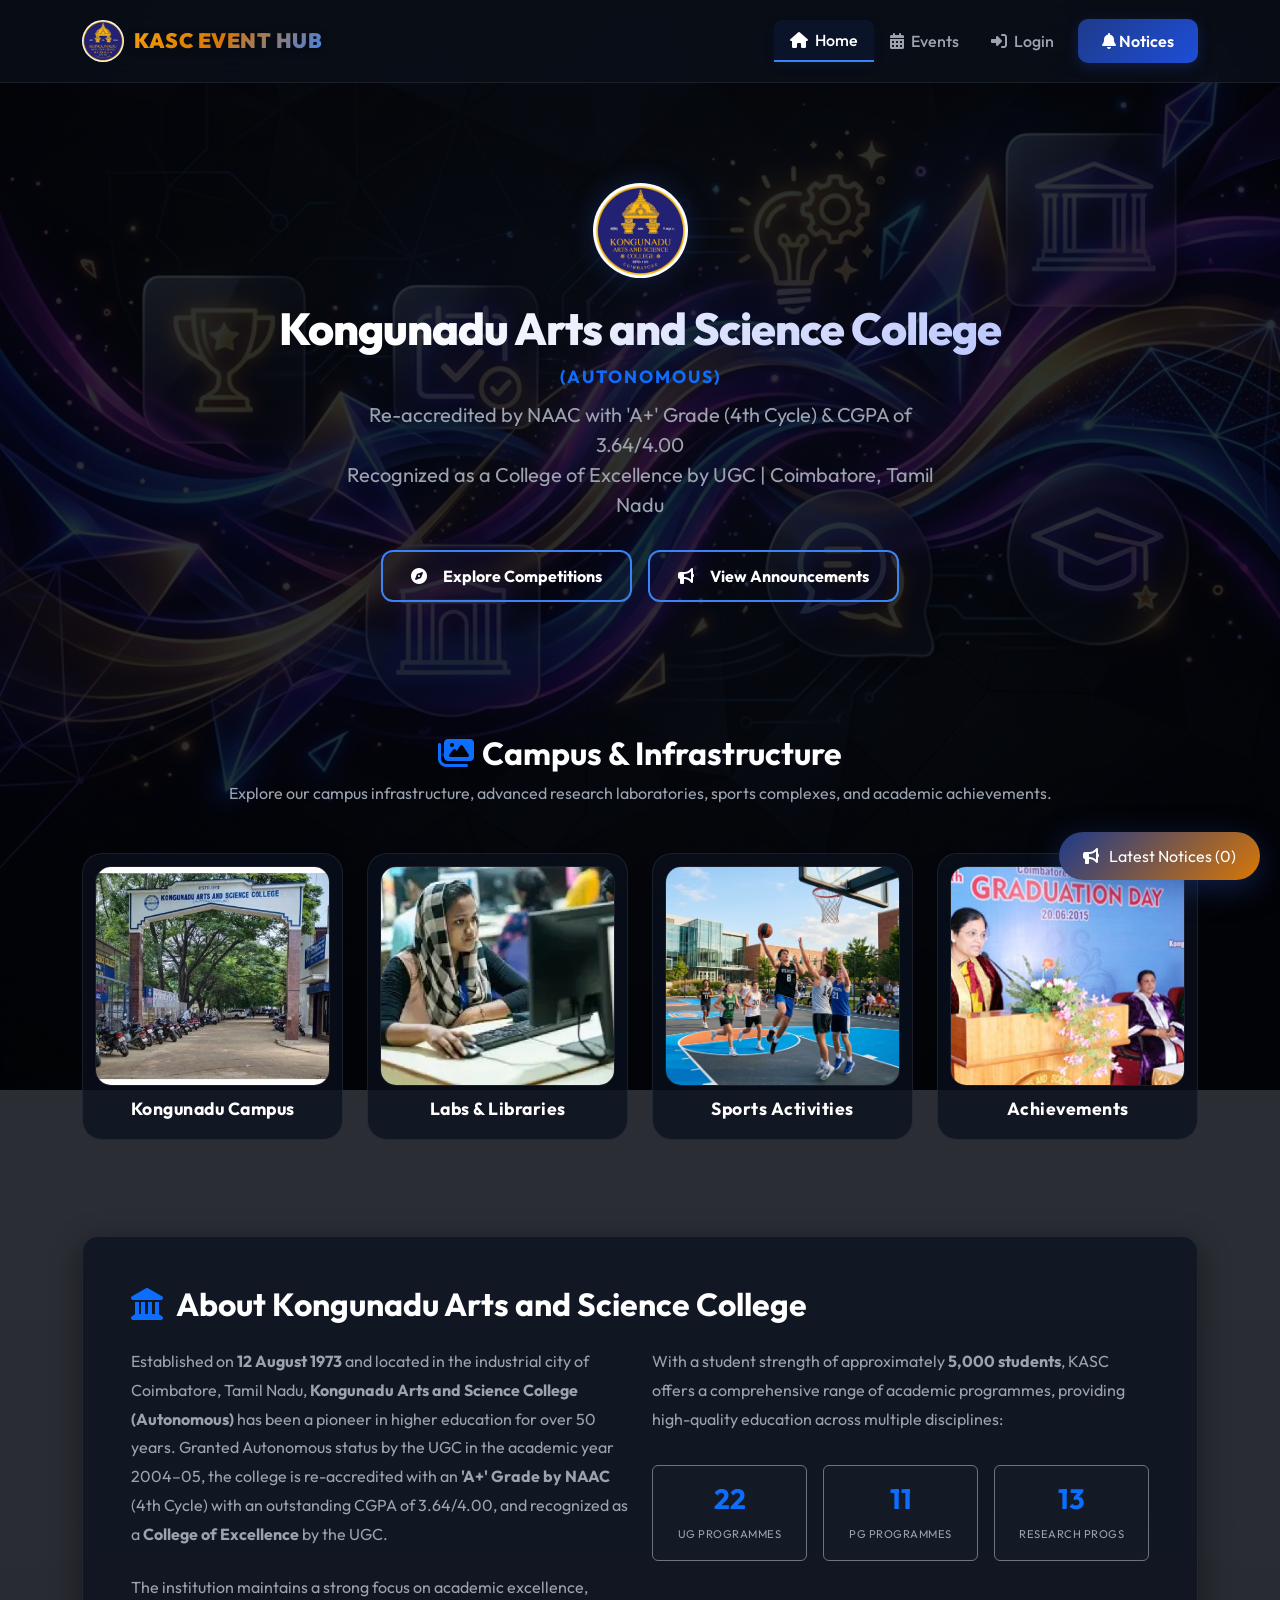
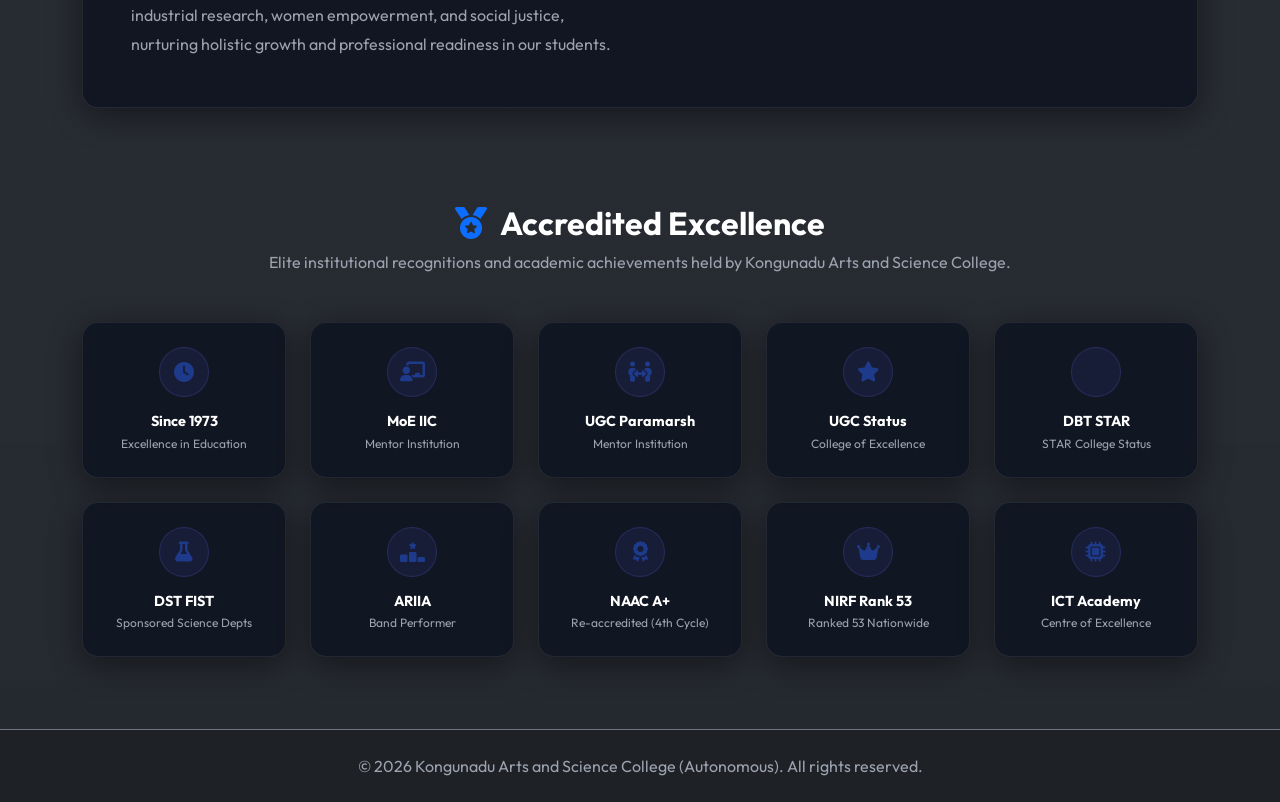
==== src/main/resources/static/index.html @ b7be6c5a "initial commit" ====
<!DOCTYPE html>
<html lang="en">
<head>
    <meta charset="UTF-8">
    <meta name="viewport" content="width=device-width, initial-scale=1.0">
    <title>Event Hub - College Event Management System</title>
    <!-- Bootstrap 5 CSS -->
    <link href="https://cdn.jsdelivr.net/npm/bootstrap@5.3.3/dist/css/bootstrap.min.css" rel="stylesheet">
    <!-- FontAwesome Icons -->
    <link href="https://cdnjs.cloudflare.com/ajax/libs/font-awesome/6.5.2/css/all.min.css" rel="stylesheet">
    <!-- Custom CSS -->
    <link href="css/style.css" rel="stylesheet">
</head>
<body class="home-page">

    <!-- Navigation Bar -->
    <nav class="navbar navbar-expand-lg navbar-dark navbar-custom sticky-top">
        <div class="container">
            <a class="navbar-brand navbar-brand-custom" href="index.html" style="display: flex; align-items: center; gap: 10px;">
                <img src="images/kasc_logo.jpg" alt="KASC Logo" style="height: 42px; width: auto; border-radius: 50%; object-fit: cover;">
                <span style="font-weight: 800; font-size: 1.3rem; letter-spacing: 0.5px;">KASC EVENT HUB</span>
            </a>
            <button class="navbar-toggler" type="button" data-bs-toggle="collapse" data-bs-target="#navbarNav">
                <span class="navbar-toggler-icon"></span>
            </button>
            <div class="collapse navbar-collapse" id="navbarNav">
                <ul class="navbar-nav ms-auto align-items-center">
                    <li class="nav-item"><a class="nav-link nav-link-custom active" href="index.html"><i class="fa-solid fa-house me-1"></i> Home</a></li>
                    <li class="nav-item"><a class="nav-link nav-link-custom" href="events.html"><i class="fa-solid fa-calendar-days me-1"></i> Events</a></li>
                    <li class="nav-item" id="nav-dynamic"></li>
                    <li class="nav-item ms-lg-2">
                        <button class="btn btn-primary-gradient position-relative" data-bs-toggle="offcanvas" data-bs-target="#notificationDrawer">
                            <i class="fa-solid fa-bell"></i> Notices
                            <span id="notif-badge" class="position-absolute top-0 start-100 translate-middle badge rounded-pill bg-danger" style="display: none;">0</span>
                        </button>
                    </li>
                </ul>
            </div>
        </div>
    </nav>

    <!-- Hero Section -->
    <header class="hero-section container animate-fade-up text-center">
        <div class="mb-4 d-flex justify-content-center align-items-center gap-3 flex-wrap">
            <img src="images/kasc_logo.jpg" alt="KASC Emblem Logo" style="height: 95px; width: auto; border-radius: 50%; filter: drop-shadow(0 0 12px rgba(30, 58, 138, 0.45));">
        </div>
        <h1 class="hero-title" style="font-size: 2.8rem; line-height: 1.2;">Kongunadu Arts and Science College</h1>
        <p class="text-primary fw-bold mb-2" style="letter-spacing: 2px; font-size: 1.1rem;">(AUTONOMOUS)</p>
        <p class="hero-subtitle" style="margin-top: 10px;">Re-accredited by NAAC with 'A+' Grade (4th Cycle) & CGPA of 3.64/4.00<br>Recognized as a College of Excellence by UGC | Coimbatore, Tamil Nadu</p>
        <div class="d-flex justify-content-center gap-3">
            <button id="toggle-competitions-btn" class="home-toggle-btn" onclick="toggleHomeSection('competitions')"><i class="fa-solid fa-compass me-2"></i> Explore Competitions</button>
            <button id="toggle-announcements-btn" class="home-toggle-btn" onclick="toggleHomeSection('announcements')"><i class="fa-solid fa-bullhorn me-2"></i> View Announcements</button>
        </div>
    </header>

    <!-- Selection-Driven Competitions & Announcements Content Section (Requirement 1, 2 & 5) -->
    <section class="container my-5 py-4 animate-fade-up" id="homeContentSection" style="display: none;">
        <!-- Upcoming Competitions Panel -->
        <div id="competitions-panel" style="display: none;">
            <div class="text-center mb-4">
                <h3 class="fw-bold text-white mb-2"><i class="fa-solid fa-trophy text-primary me-2"></i>Upcoming Competitions</h3>
                <p class="text-muted">Discover our upcoming college & department competitions.</p>
            </div>
            <div id="home-events-grid" class="row g-4 justify-content-center">
                <div class="text-center p-4">
                    <div class="spinner-border text-primary" role="status"></div>
                </div>
            </div>
        </div>
        
        <!-- Competition Announcements Panel -->
        <div id="announcements-panel" style="display: none;">
            <div class="text-center mb-4">
                <h3 class="fw-bold text-white mb-2"><i class="fa-solid fa-bullhorn text-primary me-2"></i>Competition Announcements</h3>
                <p class="text-muted">Stay updated with the latest competition announcements.</p>
            </div>
            <div id="home-announcements-list" class="row g-4 justify-content-center">
                <div class="text-center p-4">
                    <div class="spinner-border text-primary" role="status"></div>
                </div>
            </div>
        </div>
    </section>

    <!-- Image Gallery Section (Campus & Infrastructure Redesign - Requirement 3 & 4) -->
    <section class="container my-5 py-4 animate-fade-up">
        <div class="text-center mb-5">
            <h2 class="fw-bold text-white mb-2"><i class="fa-solid fa-images text-primary me-2"></i>Campus & Infrastructure</h2>
            <p class="text-muted">Explore our campus infrastructure, advanced research laboratories, sports complexes, and academic achievements.</p>
        </div>

        <!-- Grid of Category Cards -->
        <div class="row g-4 justify-content-center" id="galleryCategoryGrid">
            <!-- 1. Kongunadu Campus -->
            <div class="col-sm-6 col-md-3">
                <div class="gallery-category-card" onclick="openFullscreenGallery('campus')">
                    <div class="gallery-card-image-box campus-box">
                        <img src="images/campus/img_2.jpg" alt="Kongunadu Campus" class="category-cover-img">
                        <div class="gallery-card-hover-overlay">
                            <i class="fa-solid fa-expand fa-2xl text-white"></i>
                        </div>
                    </div>
                    <h5 class="gallery-category-title">Kongunadu Campus</h5>
                </div>
            </div>
            <!-- 2. Labs & Libraries -->
            <div class="col-sm-6 col-md-3">
                <div class="gallery-category-card" onclick="openFullscreenGallery('labs')">
                    <div class="gallery-card-image-box labs-box">
                        <img src="images/labs/img_1.webp" alt="Labs & Libraries" class="category-cover-img">
                        <div class="gallery-card-hover-overlay">
                            <i class="fa-solid fa-expand fa-2xl text-white"></i>
                        </div>
                    </div>
                    <h5 class="gallery-category-title">Labs & Libraries</h5>
                </div>
            </div>
            <!-- 3. Sports Activities -->
            <div class="col-sm-6 col-md-3">
                <div class="gallery-category-card" onclick="openFullscreenGallery('sports')">
                    <div class="gallery-card-image-box sports-box">
                        <img src="images/sports_activities.jpg" alt="Sports Activities" class="category-cover-img">
                        <div class="gallery-card-hover-overlay">
                            <i class="fa-solid fa-expand fa-2xl text-white"></i>
                        </div>
                    </div>
                    <h5 class="gallery-category-title">Sports Activities</h5>
                </div>
            </div>
            <!-- 4. Achievements -->
            <div class="col-sm-6 col-md-3">
                <div class="gallery-category-card" onclick="openFullscreenGallery('achievements')">
                    <div class="gallery-card-image-box achievements-box">
                        <img src="images/achievements/img_1.jpg" alt="Achievements" class="category-cover-img">
                        <div class="gallery-card-hover-overlay">
                            <i class="fa-solid fa-expand fa-2xl text-white"></i>
                        </div>
                    </div>
                    <h5 class="gallery-category-title">Achievements</h5>
                </div>
            </div>
        </div>
    </section>

    <!-- About College Section -->
    <section class="container my-5 py-4 animate-fade-up">
        <div class="glass-panel p-5">
            <h2 class="fw-bold text-white mb-4"><i class="fa-solid fa-landmark text-primary me-2"></i> About Kongunadu Arts and Science College</h2>
            <div class="row g-4">
                <div class="col-lg-6">
                    <p class="text-muted mb-4" style="line-height: 1.8;">
                        Established on <strong>12 August 1973</strong> and located in the industrial city of Coimbatore, Tamil Nadu, 
                        <strong>Kongunadu Arts and Science College (Autonomous)</strong> has been a pioneer in higher education for over 50 years. 
                        Granted Autonomous status by the UGC in the academic year 2004–05, the college is re-accredited with an <strong>'A+' Grade by NAAC</strong> 
                        (4th Cycle) with an outstanding CGPA of 3.64/4.00, and recognized as a <strong>College of Excellence</strong> by the UGC.
                    </p>
                    <p class="text-muted mb-0" style="line-height: 1.8;">
                        The institution maintains a strong focus on academic excellence, industrial research, women empowerment, and social justice, 
                        nurturing holistic growth and professional readiness in our students.
                    </p>
                </div>
                <div class="col-lg-6">
                    <p class="text-muted mb-3" style="line-height: 1.8;">
                        With a student strength of approximately <strong>5,000 students</strong>, KASC offers a comprehensive range of academic programmes, 
                        providing high-quality education across multiple disciplines:
                    </p>
                    <div class="row g-3 text-center mt-2">
                        <div class="col-4">
                            <div class="p-3 rounded border border-secondary border-opacity-30" style="background: rgba(255,255,255,0.01);">
                                <h3 class="fw-bold text-primary mb-1">22</h3>
                                <small class="text-muted text-uppercase" style="font-size: 0.7rem; letter-spacing: 0.5px;">UG Programmes</small>
                            </div>
                        </div>
                        <div class="col-4">
                            <div class="p-3 rounded border border-secondary border-opacity-30" style="background: rgba(255,255,255,0.01);">
                                <h3 class="fw-bold text-primary mb-1">11</h3>
                                <small class="text-muted text-uppercase" style="font-size: 0.7rem; letter-spacing: 0.5px;">PG Programmes</small>
                            </div>
                        </div>
                        <div class="col-4">
                            <div class="p-3 rounded border border-secondary border-opacity-30" style="background: rgba(255,255,255,0.01);">
                                <h3 class="fw-bold text-primary mb-1">13</h3>
                                <small class="text-muted text-uppercase" style="font-size: 0.7rem; letter-spacing: 0.5px;">Research Progs</small>
                            </div>
                        </div>
                    </div>
                </div>
            </div>
        </div>
    </section>

    <!-- Accredited Excellence Section -->
    <section class="container my-5 py-4 animate-fade-up">
        <div class="text-center mb-5">
            <h2 class="fw-bold text-white mb-2"><i class="fa-solid fa-medal text-primary me-2"></i> Accredited Excellence</h2>
            <p class="text-muted">Elite institutional recognitions and academic achievements held by Kongunadu Arts and Science College.</p>
        </div>
        <div class="row row-cols-2 row-cols-md-3 row-cols-lg-5 g-4 justify-content-center">
            <!-- Item 1 -->
            <div class="col">
                <div class="glass-panel adv-card p-4 d-flex flex-column align-items-center justify-content-center text-center h-100">
                    <div class="adv-icon-wrapper mb-3" style="width: 50px; height: 50px; font-size: 1.25rem;"><i class="fa-solid fa-clock"></i></div>
                    <h6 class="text-white fw-bold mb-1" style="font-size: 0.9rem;">Since 1973</h6>
                    <p class="text-muted mb-0" style="font-size: 0.75rem;">Excellence in Education</p>
                </div>
            </div>
            <!-- Item 2 -->
            <div class="col">
                <div class="glass-panel adv-card p-4 d-flex flex-column align-items-center justify-content-center text-center h-100">
                    <div class="adv-icon-wrapper mb-3" style="width: 50px; height: 50px; font-size: 1.25rem;"><i class="fa-solid fa-chalkboard-user"></i></div>
                    <h6 class="text-white fw-bold mb-1" style="font-size: 0.9rem;">MoE IIC</h6>
                    <p class="text-muted mb-0" style="font-size: 0.75rem;">Mentor Institution</p>
                </div>
            </div>
            <!-- Item 3 -->
            <div class="col">
                <div class="glass-panel adv-card p-4 d-flex flex-column align-items-center justify-content-center text-center h-100">
                    <div class="adv-icon-wrapper mb-3" style="width: 50px; height: 50px; font-size: 1.25rem;"><i class="fa-solid fa-people-arrows"></i></div>
                    <h6 class="text-white fw-bold mb-1" style="font-size: 0.9rem;">UGC Paramarsh</h6>
                    <p class="text-muted mb-0" style="font-size: 0.75rem;">Mentor Institution</p>
                </div>
            </div>
            <!-- Item 4 -->
            <div class="col">
                <div class="glass-panel adv-card p-4 d-flex flex-column align-items-center justify-content-center text-center h-100">
                    <div class="adv-icon-wrapper mb-3" style="width: 50px; height: 50px; font-size: 1.25rem;"><i class="fa-solid fa-star"></i></div>
                    <h6 class="text-white fw-bold mb-1" style="font-size: 0.9rem;">UGC Status</h6>
                    <p class="text-muted mb-0" style="font-size: 0.75rem;">College of Excellence</p>
                </div>
            </div>
            <!-- Item 5 -->
            <div class="col">
                <div class="glass-panel adv-card p-4 d-flex flex-column align-items-center justify-content-center text-center h-100">
                    <div class="adv-icon-wrapper mb-3" style="width: 50px; height: 50px; font-size: 1.25rem;"><i class="fa-solid fa-flask-ripple"></i></div>
                    <h6 class="text-white fw-bold mb-1" style="font-size: 0.9rem;">DBT STAR</h6>
                    <p class="text-muted mb-0" style="font-size: 0.75rem;">STAR College Status</p>
                </div>
            </div>
            <!-- Item 6 -->
            <div class="col">
                <div class="glass-panel adv-card p-4 d-flex flex-column align-items-center justify-content-center text-center h-100">
                    <div class="adv-icon-wrapper mb-3" style="width: 50px; height: 50px; font-size: 1.25rem;"><i class="fa-solid fa-flask"></i></div>
                    <h6 class="text-white fw-bold mb-1" style="font-size: 0.9rem;">DST FIST</h6>
                    <p class="text-muted mb-0" style="font-size: 0.75rem;">Sponsored Science Depts</p>
                </div>
            </div>
            <!-- Item 7 -->
            <div class="col">
                <div class="glass-panel adv-card p-4 d-flex flex-column align-items-center justify-content-center text-center h-100">
                    <div class="adv-icon-wrapper mb-3" style="width: 50px; height: 50px; font-size: 1.25rem;"><i class="fa-solid fa-ranking-star"></i></div>
                    <h6 class="text-white fw-bold mb-1" style="font-size: 0.9rem;">ARIIA</h6>
                    <p class="text-muted mb-0" style="font-size: 0.75rem;">Band Performer</p>
                </div>
            </div>
            <!-- Item 8 -->
            <div class="col">
                <div class="glass-panel adv-card p-4 d-flex flex-column align-items-center justify-content-center text-center h-100">
                    <div class="adv-icon-wrapper mb-3" style="width: 50px; height: 50px; font-size: 1.25rem;"><i class="fa-solid fa-award"></i></div>
                    <h6 class="text-white fw-bold mb-1" style="font-size: 0.9rem;">NAAC A+</h6>
                    <p class="text-muted mb-0" style="font-size: 0.75rem;">Re-accredited (4th Cycle)</p>
                </div>
            </div>
            <!-- Item 9 -->
            <div class="col">
                <div class="glass-panel adv-card p-4 d-flex flex-column align-items-center justify-content-center text-center h-100">
                    <div class="adv-icon-wrapper mb-3" style="width: 50px; height: 50px; font-size: 1.25rem;"><i class="fa-solid fa-crown"></i></div>
                    <h6 class="text-white fw-bold mb-1" style="font-size: 0.9rem;">NIRF Rank 53</h6>
                    <p class="text-muted mb-0" style="font-size: 0.75rem;">Ranked 53 Nationwide</p>
                </div>
            </div>
            <!-- Item 10 -->
            <div class="col">
                <div class="glass-panel adv-card p-4 d-flex flex-column align-items-center justify-content-center text-center h-100">
                    <div class="adv-icon-wrapper mb-3" style="width: 50px; height: 50px; font-size: 1.25rem;"><i class="fa-solid fa-microchip"></i></div>
                    <h6 class="text-white fw-bold mb-1" style="font-size: 0.9rem;">ICT Academy</h6>
                    <p class="text-muted mb-0" style="font-size: 0.75rem;">Centre of Excellence</p>
                </div>
            </div>
        </div>
    </section>



    <!-- Footer -->
    <footer class="mt-5 py-4 border-top border-secondary text-center text-muted" style="background: rgba(0,0,0,0.2);">
        <div class="container">
            <p class="mb-0">© 2026 Kongunadu Arts and Science College (Autonomous). All rights reserved.</p>
        </div>
    </footer>

    <!-- Floating Notification Pill (Bottom Right) -->
    <div class="notif-pill" data-bs-toggle="offcanvas" data-bs-target="#notificationDrawer">
        <i class="fa-solid fa-bullhorn"></i>
        <span>Latest Notices (<span id="notif-pill-count">0</span>)</span>
    </div>

    <!-- Notifications Offcanvas Drawer -->
    <div class="offcanvas offcanvas-end modal-content-custom" tabindex="-1" id="notificationDrawer" style="width: 380px;">
        <div class="offcanvas-header modal-header-custom">
            <h5 class="offcanvas-title text-white fw-bold" id="notificationDrawerLabel">
                <i class="fa-solid fa-bell text-primary me-2"></i> Notices & Announcements
            </h5>
            <button type="button" class="btn-close btn-close-white" data-bs-dismiss="offcanvas"></button>
        </div>
        <div class="offcanvas-body" style="background: #0b0f19;">
            <div id="notif-drawer-list">
                <!-- Notifications will be loaded dynamically here -->
                <div class="text-center p-5">
                    <div class="spinner-border text-primary" role="status">
                        <span class="visually-hidden">Loading...</span>
                    </div>
                </div>
            </div>
        </div>
    </div>

    <!-- Fullscreen Gallery Modal (Requirement 3 & 4) -->
    <div id="fullscreenGalleryModal" class="fullscreen-gallery-modal" style="display: none;">
        <!-- Close/Back button -->
        <button class="gallery-close-btn" onclick="closeFullscreenGallery()"><i class="fa-solid fa-arrow-left me-2"></i> Back to Home</button>
        
        <!-- Gallery Slider Main Area -->
        <div class="gallery-slider-viewport">
            <button class="gallery-slider-arrow prev-arrow" onclick="gallerySlidePrev()"><i class="fa-solid fa-chevron-left"></i></button>
            
            <div class="gallery-slider-slide-container" id="modalSliderContainer">
                <!-- Dynamically populated slides -->
            </div>
            
            <button class="gallery-slider-arrow next-arrow" onclick="gallerySlideNext()"><i class="fa-solid fa-chevron-right"></i></button>
        </div>
        
        <!-- Indicators/Details -->
        <div class="gallery-info-panel">
            <h4 id="galleryModalTitle" class="text-white fw-bold mb-1">-</h4>
            <p id="galleryModalCaption" class="text-muted mb-2 small">-</p>
            <div class="gallery-counter" id="galleryModalCounter">0 / 0</div>
            <div class="gallery-slider-dots" id="galleryModalDots"></div>
        </div>
    </div>

    <!-- Bootstrap 5 Bundle JS -->
    <script src="https://cdn.jsdelivr.net/npm/bootstrap@5.3.3/dist/js/bootstrap.bundle.min.js"></script>
    <!-- App JS -->
    <script src="js/app.js"></script>
    <script>
        // Gallery Configuration with numbered sequence names and sequence numbers (Requirement 3)
        const categoryImages = {
            campus: [
                { src: 'images/campus/img_1.jpg', label: 'Kongunadu Campus 1 - Main Entrance Ganesha Temple' },
                { src: 'images/campus/img_2.jpg', label: 'Kongunadu Campus 2 - Main Entrance Arch' },
                { src: 'images/campus/img_3.jpg', label: 'Kongunadu Campus 3 - Campus Building with Trees' },
                { src: 'images/campus/img_4.jpg', label: 'Kongunadu Campus 4 - Academic Block Front View' },
                { src: 'images/campus/img_5.jpg', label: 'Kongunadu Campus 5 - Green Walkway and Courtyard' },
                { src: 'images/campus/img_6.jpg', label: 'Kongunadu Campus 6 - Campus Courtyard and Walkway' }
            ],
            labs: [
                { src: 'images/labs/img_1.webp', label: 'Labs & Libraries 1 - Advanced Chemistry and Life Science Lab' },
                { src: 'images/labs/img_2.jpg', label: 'Labs & Libraries 2 - Chemistry and Biology Instrumentation Lab' },
                { src: 'images/labs/img_3.jpg', label: 'Labs & Libraries 3 - Computer Science and Information Technology Labs' },
                { src: 'images/labs/img_4.jpg', label: 'Labs & Libraries 4 - Central Reference Library Hall' },
                { src: 'images/labs/img_5.jpg', label: 'Labs & Libraries 5 - Central Library Reference & Reading Room' },
                { src: 'images/labs/img_6.jpg', label: 'Labs & Libraries 6 - Central Reference Section Reading Room' },
                { src: 'images/labs/img_7.jpg', label: 'Labs & Libraries 7 - Advanced Biotechnology Research Laboratory' }
            ],
            sports: [
                { src: 'images/sports_activities.jpg', label: 'Sports Activities 1 - Basketball Tournament Court' }
            ],
            achievements: [
                { src: 'images/achievements/img_1.jpg', label: 'Achievements 1 - Graduation Ceremony Outstanding Academic Performers' },
                { src: 'images/achievements/img_2.jpg', label: 'Achievements 2 - Graduation Day Class Photo Celebration' },
                { src: 'images/achievements/img_3.jpg', label: 'Achievements 3 - College Day Academic Excellence Awardees' },
                { src: 'images/achievements/img_4.jpg', label: 'Achievements 4 - Graduation Day Degree Award Ceremony' },
                { src: 'images/achievements/img_5.jpeg', label: 'Achievements 5 - National Level Sports Tournament Trophy Winners' },
                { src: 'images/achievements/img_6.jpg', label: 'Achievements 6 - Elite NAAC Re-accreditation \'A+\' Grade Certificate' },
                { src: 'images/achievements/img_7.jpg', label: 'Achievements 7 - State Level Project Exhibition Award Winners' },
                { src: 'images/achievements/img_8.jpg', label: 'Achievements 8 - Inter-collegiate Symposium Overall Championship' },
                { src: 'images/achievements/img_9.jpg', label: 'Achievements 9 - Best Student Chapter Award Ceremony' },
                { src: 'images/achievements/img_10.jpg', label: 'Achievements 10 - Outstanding Placement Record Celebrations' }
            ]
        };

        // Fullscreen Gallery Modal Logic
        let currentGalleryCategory = "";
        let currentGalleryIndex = 0;

        function openFullscreenGallery(category) {
            currentGalleryCategory = category;
            currentGalleryIndex = 0;
            
            const slides = categoryImages[category];
            if (!slides || slides.length === 0) return;
            
            const titleEl = document.getElementById("galleryModalTitle");
            const containerEl = document.getElementById("modalSliderContainer");
            
            const categoryTitles = {
                campus: "Kongunadu Campus",
                labs: "Labs & Libraries",
                sports: "Sports Activities",
                achievements: "Achievements"
            };
            titleEl.innerText = categoryTitles[category];
            
            containerEl.innerHTML = "";
            slides.forEach((slide, index) => {
                const slideDiv = document.createElement("div");
                slideDiv.className = "gallery-fullscreen-slide" + (index === 0 ? " active" : "");
                slideDiv.innerHTML = `<img src="${slide.src}" alt="${slide.label}">`;
                containerEl.appendChild(slideDiv);
            });
            
            const dotsContainer = document.getElementById("galleryModalDots");
            dotsContainer.innerHTML = "";
            slides.forEach((_, index) => {
                const dot = document.createElement("button");
                dot.className = "gallery-slider-dot" + (index === 0 ? " active" : "");
                dot.setAttribute("onclick", `goToFullscreenSlide(${index})`);
                dotsContainer.appendChild(dot);
            });
            
            updateFullscreenGalleryUI();
            
            const modal = document.getElementById("fullscreenGalleryModal");
            modal.style.display = "flex";
            document.body.style.overflow = "hidden";
            
            setupSwipeEvents();
        }

        function closeFullscreenGallery() {
            const modal = document.getElementById("fullscreenGalleryModal");
            modal.style.display = "none";
            document.body.style.overflow = "";
        }

        function updateFullscreenGalleryUI() {
            const slides = categoryImages[currentGalleryCategory];
            const slideElements = document.querySelectorAll(".gallery-fullscreen-slide");
            const dotElements = document.querySelectorAll(".gallery-slider-dot");
            
            slideElements.forEach((el, index) => {
                if (index === currentGalleryIndex) el.classList.add("active");
                else el.classList.remove("active");
            });
            
            dotElements.forEach((el, index) => {
                if (index === currentGalleryIndex) el.classList.add("active");
                else el.classList.remove("active");
            });
            
            document.getElementById("galleryModalCaption").innerText = slides[currentGalleryIndex].label;
            document.getElementById("galleryModalCounter").innerText = `${currentGalleryIndex + 1} / ${slides.length}`;
        }

        function gallerySlidePrev() {
            const slides = categoryImages[currentGalleryCategory];
            if (currentGalleryIndex > 0) currentGalleryIndex--;
            else currentGalleryIndex = slides.length - 1;
            updateFullscreenGalleryUI();
        }

        function gallerySlideNext() {
            const slides = categoryImages[currentGalleryCategory];
            if (currentGalleryIndex < slides.length - 1) currentGalleryIndex++;
            else currentGalleryIndex = 0;
            updateFullscreenGalleryUI();
        }

        function goToFullscreenSlide(index) {
            currentGalleryIndex = index;
            updateFullscreenGalleryUI();
        }

        let touchstartX = 0;
        let touchendX = 0;

        function setupSwipeEvents() {
            const modal = document.getElementById("fullscreenGalleryModal");
            modal.ontouchstart = e => {
                touchstartX = e.changedTouches[0].screenX;
            };
            modal.ontouchend = e => {
                touchendX = e.changedTouches[0].screenX;
                handleSwipeGesture();
            };
        }

        function handleSwipeGesture() {
            if (touchendX < touchstartX - 50) gallerySlideNext();
            if (touchendX > touchstartX + 50) gallerySlidePrev();
        }

        document.addEventListener("keydown", e => {
            const modal = document.getElementById("fullscreenGalleryModal");
            if (modal && modal.style.display === "flex") {
                if (e.key === "ArrowLeft") gallerySlidePrev();
                if (e.key === "ArrowRight") gallerySlideNext();
                if (e.key === "Escape") closeFullscreenGallery();
            }
        });

        let competitionsLoaded = false;
        let announcementsLoaded = false;

        function toggleHomeSection(type) {
            const compBtn = document.getElementById("toggle-competitions-btn");
            const annBtn = document.getElementById("toggle-announcements-btn");
            const contentSection = document.getElementById("homeContentSection");
            const compPanel = document.getElementById("competitions-panel");
            const annPanel = document.getElementById("announcements-panel");

            if (!compBtn || !annBtn || !contentSection || !compPanel || !annPanel) return;

            if (type === 'competitions') {
                compBtn.classList.add("active");
                annBtn.classList.remove("active");

                contentSection.style.display = "block";
                compPanel.style.display = "block";
                annPanel.style.display = "none";

                // Load content on-demand
                if (!competitionsLoaded) {
                    loadCompetitions();
                    competitionsLoaded = true;
                }

                // Smooth scroll to the content section
                contentSection.scrollIntoView({ behavior: 'smooth' });

            } else if (type === 'announcements') {
                annBtn.classList.add("active");
                compBtn.classList.remove("active");

                contentSection.style.display = "block";
                annPanel.style.display = "block";
                compPanel.style.display = "none";

                // Load content on-demand
                if (!announcementsLoaded) {
                    loadAnnouncements();
                    announcementsLoaded = true;
                }

                // Smooth scroll to the content section
                contentSection.scrollIntoView({ behavior: 'smooth' });
            }
        }

        // Maintain compatibility with any other pages referencing activateHomeTab
        function activateHomeTab(tabId) {
            if (tabId === 'explore-competitions-tab' || tabId === 'explore-competitions-pane') {
                toggleHomeSection('competitions');
            } else if (tabId === 'announcements-tab' || tabId === 'announcements-pane') {
                toggleHomeSection('announcements');
            }
        }

        function loadCompetitions() {
            const grid = document.getElementById("home-events-grid");
            if (!grid) return;

            fetch("/api/student/events")
                .then(res => res.json())
                .then(events => {
                    const now = new Date();
                    const upcoming = events.filter(e => new Date(e.dateTime) >= now);
                    
                    if (upcoming.length === 0) {
                        grid.innerHTML = '<div class="col-12 text-center text-muted p-4"><p>No upcoming competitions at this time.</p></div>';
                        return;
                    }

                    let html = "";
                    upcoming.forEach(event => {
                        const isDept = event.type === "DEPARTMENT";
                        const badgeText = isDept ? (event.department ? event.department.name : "Department Level") : "College Level";
                        const badgeClass = isDept ? "badge-dept" : "badge-college";
                        const cardClass = isDept ? "event-card-dept" : "event-card-college";

                        html += `
                            <div class="col-md-4">
                                <div class="glass-panel event-card ${cardClass} h-100">
                                    <div class="event-card-img-wrapper">
                                        <span class="event-card-badge ${badgeClass}">${badgeText}</span>
                                        <img id="home-poster-${event.id}" class="event-card-img" alt="${event.name}">
                                    </div>
                                    <div class="p-4">
                                        <h5 class="fw-bold text-white mb-2" title="${event.name}">${event.name}</h5>
                                        <div class="text-muted mb-1 small"><i class="fa-solid fa-location-dot text-primary me-2"></i> ${event.venue}</div>
                                        <div class="text-muted mb-3 small"><i class="fa-solid fa-calendar text-primary me-2"></i> ${formatEventDate(event.dateTime)}</div>
                                        <div class="d-grid">
                                            <a href="events.html?eventId=${event.id}" class="btn btn-primary-gradient">Register Event</a>
                                        </div>
                                    </div>
                                </div>
                            </div>
                        `;
                    });
                    grid.innerHTML = html;

                    upcoming.forEach(event => {
                        const img = document.getElementById(`home-poster-${event.id}`);
                        if (img) {
                            setEventPoster(img, event.posterUrl, event.name);
                        }
                    });
                })
                .catch(err => {
                    console.error(err);
                    grid.innerHTML = '<div class="col-12 text-center text-danger p-4">Failed to load competitions.</div>';
                });
        }

        function loadAnnouncements() {
            const list = document.getElementById("home-announcements-list");
            if (!list) return;

            fetch("/api/notifications")
                .then(res => res.json())
                .then(notifications => {
                    if (notifications.length === 0) {
                        list.innerHTML = '<div class="col-12 text-center text-muted p-4"><p>No recent announcements.</p></div>';
                        return;
                    }

                    let html = "";
                    notifications.forEach(notif => {
                        const isDept = notif.sender.startsWith("Department");
                        const formattedTime = new Date(notif.createdAt).toLocaleDateString() + ' ' + new Date(notif.createdAt).toLocaleTimeString([], { hour: '2-digit', minute: '2-digit' });
                        
                        html += `
                            <div class="col-md-6">
                                <div class="glass-panel p-4 h-100 notif-card ${isDept ? 'dept-notif' : ''}">
                                    <div class="d-flex justify-content-between align-items-start mb-2">
                                        <h5 class="text-white fw-bold mb-0" style="font-size:1rem;">${notif.title}</h5>
                                        <span class="badge ${isDept ? 'bg-secondary' : 'bg-primary'}">${notif.sender}</span>
                                    </div>
                                    <p class="text-muted small mb-3">${notif.content}</p>
                                    <div class="text-muted" style="font-size: 0.8rem;"><i class="fa-solid fa-clock me-1"></i> ${formattedTime}</div>
                                </div>
                            </div>
                        `;
                    });
                    list.innerHTML = html;
                })
                .catch(err => {
                    console.error(err);
                    list.innerHTML = '<div class="col-12 text-center text-danger p-4">Failed to load announcements.</div>';
                });
        }

        document.addEventListener("DOMContentLoaded", () => {
            startNotificationPolling();
        });
    </script>
</body>
</html>
---- src/main/resources/static/css/style.css ----
/* Import Google Fonts - Outfit */
@import url('https://fonts.googleapis.com/css2?family=Outfit:wght@300;400;500;600;700;800&display=swap');

:root {
    --primary: #1e3a8a; /* KASC Premium Navy Blue (blue-900) */
    --primary-glow: rgba(30, 58, 138, 0.15);
    --secondary: #d97706; /* KASC Premium Gold/Amber (amber-600) */
    --secondary-glow: rgba(217, 119, 6, 0.15);
    --dark-bg: #070b13; /* Rich Deep Blue-Black */
    --bg-glow: #0c1833;
    --navbar-bg: rgba(11, 15, 25, 0.8);
    --nav-active-color: #fff;
    --active-indicator-bg: #000000;
    --active-indicator-color: #ffffff;
    --card-college-bg: linear-gradient(135deg, rgba(8, 18, 38, 0.8) 0%, rgba(7, 11, 19, 0.9) 100%);
    --card-dept-bg: linear-gradient(135deg, rgba(30, 20, 10, 0.8) 0%, rgba(7, 11, 19, 0.9) 100%);
    --modal-bg: #0f1322;
    --input-bg: rgba(255, 255, 255, 0.03);
    --glass-bg: rgba(10, 17, 30, 0.75);
    --glass-border: rgba(255, 255, 255, 0.08);
    --glass-border-hover: rgba(255, 255, 255, 0.15);
    --text-primary: #f3f4f6;
    --text-muted: #9ca3af;
    --card-shadow: 0 8px 32px 0 rgba(0, 0, 0, 0.45);
    --transition: all 0.3s cubic-bezier(0.4, 0, 0.2, 1);
}

[data-theme="light"] {
    --dark-bg: #f9fafb;
    --bg-glow: #eef2f6; /* Soft light blue-gray glow */
    --navbar-bg: rgba(255, 255, 255, 0.8);
    --nav-active-color: var(--primary);
    --active-indicator-bg: #1e3a8a;
    --active-indicator-color: #ffffff;
    --card-college-bg: linear-gradient(135deg, rgba(239, 246, 255, 0.9) 0%, rgba(219, 234, 254, 0.95) 100%);
    --card-dept-bg: linear-gradient(135deg, rgba(254, 243, 199, 0.9) 0%, rgba(253, 230, 138, 0.95) 100%);
    --modal-bg: #ffffff;
    --input-bg: rgba(0, 0, 0, 0.03);
    --glass-bg: rgba(255, 255, 255, 0.8);
    --glass-border: rgba(0, 0, 0, 0.08);
    --glass-border-hover: rgba(0, 0, 0, 0.15);
    --text-primary: #111827;
    --text-muted: #4b5563;
    --card-shadow: 0 8px 32px 0 rgba(0, 0, 0, 0.1);
}

body {
    font-family: 'Outfit', sans-serif;
    background: radial-gradient(circle at 50% 0%, var(--bg-glow) 0%, var(--dark-bg) 70%);
    color: var(--text-primary);
    min-height: 100vh;
    overflow-x: hidden;
}

/* Glassmorphism Styles */
.glass-panel {
    background: var(--glass-bg);
    backdrop-filter: blur(12px);
    -webkit-backdrop-filter: blur(12px);
    border: 1px solid var(--glass-border);
    box-shadow: var(--card-shadow);
    border-radius: 16px;
    transition: var(--transition);
}

.glass-panel:hover {
    border-color: var(--glass-border-hover);
    box-shadow: 0 10px 40px 0 rgba(99, 102, 241, 0.15);
}

/* Custom Navbar */
.navbar-custom {
    background: var(--navbar-bg) !important;
    backdrop-filter: blur(20px);
    -webkit-backdrop-filter: blur(20px);
    border-bottom: 1px solid var(--glass-border);
    padding: 15px 0;
    transition: var(--transition);
}

.navbar-brand-custom {
    font-weight: 800;
    font-size: 1.5rem;
    background: linear-gradient(135deg, var(--primary), var(--secondary));
    -webkit-background-clip: text;
    background-clip: text;
    -webkit-text-fill-color: transparent;
    letter-spacing: -0.5px;
    display: flex;
    align-items: center;
    gap: 8px;
}

.navbar-brand-custom img {
    height: 35px;
    width: auto;
    border-radius: 6px;
}

.nav-link-custom {
    color: var(--text-muted) !important;
    font-weight: 500;
    transition: var(--transition);
    padding: 8px 16px !important;
    border-radius: 8px;
}

.nav-link-custom:hover, .nav-link-custom.active {
    color: var(--text-primary) !important;
    background: rgba(255, 255, 255, 0.05);
}

/* Gradient Buttons */
.btn-primary-gradient {
    background: linear-gradient(135deg, var(--primary), #1d4ed8);
    border: none;
    color: #fff !important;
    font-weight: 600;
    border-radius: 10px;
    padding: 10px 24px;
    transition: var(--transition);
    box-shadow: 0 4px 14px rgba(30, 58, 138, 0.4);
}

.btn-primary-gradient:hover {
    transform: translateY(-2px);
    box-shadow: 0 6px 20px rgba(30, 58, 138, 0.6);
}

.btn-secondary-gradient {
    background: linear-gradient(135deg, #2563eb, #1e40af);
    border: none;
    color: #fff !important;
    font-weight: 600;
    border-radius: 10px;
    padding: 10px 24px;
    transition: var(--transition);
    box-shadow: 0 4px 14px rgba(37, 99, 235, 0.35);
}

.btn-secondary-gradient:hover {
    transform: translateY(-2px);
    box-shadow: 0 6px 20px rgba(37, 99, 235, 0.55);
}

.btn-glass {
    background: rgba(255, 255, 255, 0.05);
    border: 1px solid var(--glass-border);
    color: var(--text-primary) !important;
    font-weight: 600;
    border-radius: 10px;
    padding: 10px 24px;
    transition: var(--transition);
}

.btn-glass:hover {
    background: rgba(255, 255, 255, 0.1);
    border-color: var(--glass-border-hover);
    transform: translateY(-2px);
}

/* Event Cards */
.event-card {
    overflow: hidden;
    position: relative;
    height: 100%;
}

.event-card-img-wrapper {
    position: relative;
    height: 200px;
    overflow: hidden;
    background: #111827;
}

.event-card-img {
    width: 100%;
    height: 100%;
    object-fit: cover;
    transition: var(--transition);
}

.event-card:hover .event-card-img {
    transform: scale(1.05);
}

.event-card-badge {
    position: absolute;
    top: 15px;
    right: 15px;
    padding: 6px 12px;
    border-radius: 20px;
    font-weight: 600;
    font-size: 0.75rem;
    z-index: 2;
    backdrop-filter: blur(10px);
    -webkit-backdrop-filter: blur(10px);
}

.badge-college {
    background: rgba(30, 58, 138, 0.25);
    color: #93c5fd;
    border: 1px solid rgba(30, 58, 138, 0.4);
}

.badge-dept {
    background: rgba(217, 119, 6, 0.25);
    color: #fde047;
    border: 1px solid rgba(217, 119, 6, 0.4);
}

/* Animations */
@keyframes fadeInUp {
    from {
        opacity: 0;
        transform: translateY(20px);
    }
    to {
        opacity: 1;
        transform: translateY(0);
    }
}

.animate-fade-up {
    animation: fadeInUp 0.6s cubic-bezier(0.4, 0, 0.2, 1) forwards;
}

/* Form Styles */
.form-control-custom {
    background: var(--input-bg);
    border: 1px solid var(--glass-border);
    color: var(--text-primary) !important;
    border-radius: 10px;
    padding: 12px 16px;
    transition: var(--transition);
}

.form-control-custom:focus {
    background: var(--input-bg);
    border-color: var(--primary);
    box-shadow: 0 0 0 4px var(--primary-glow);
}

.form-select-custom {
    background-image: url("data:image/svg+xml,%3csvg xmlns='http://www.w3.org/2000/svg' viewBox='0 0 16 16'%3e%3cpath fill='none' stroke='%239ca3af' stroke-linecap='round' stroke-linejoin='round' stroke-width='2' d='m2 5 6 6 6-6'/%3e%3c/svg%3e");
    background-position: right 0.75rem center;
    background-size: 16px 12px;
    background-repeat: no-repeat;
    appearance: none;
}

.form-select-custom option {
    background-color: var(--dark-bg);
    color: var(--text-primary);
}

/* Notifications Card */
.notif-card {
    border-left: 4px solid var(--primary);
    background: rgba(255, 255, 255, 0.02);
    padding: 15px;
    border-radius: 0 12px 12px 0;
    margin-bottom: 12px;
    transition: var(--transition);
}

.notif-card:hover {
    background: rgba(255, 255, 255, 0.04);
    transform: translateX(3px);
}

.notif-card.dept-notif {
    border-left-color: var(--secondary);
}

/* Gallery Section */
.gallery-img-wrapper {
    height: 220px;
    border-radius: 12px;
    overflow: hidden;
    position: relative;
    border: 1px solid var(--glass-border);
    box-shadow: var(--card-shadow);
}

.gallery-img {
    width: 100%;
    height: 100%;
    object-fit: cover;
    transition: var(--transition);
}

.gallery-img-wrapper:hover .gallery-img {
    transform: scale(1.08);
}

.gallery-overlay {
    position: absolute;
    bottom: 0;
    left: 0;
    right: 0;
    padding: 15px;
    background: linear-gradient(to top, rgba(0,0,0,0.8), transparent);
    color: #fff;
    font-size: 0.95rem;
    font-weight: 500;
}

/* Gallery Slider Styles */
.gallery-slider-outer {
    background: rgba(255, 255, 255, 0.01);
    border: 1px solid var(--glass-border);
    border-radius: 16px;
    overflow: hidden;
}

.slider-container {
    position: relative;
    width: 100%;
    height: 480px;
    overflow: hidden;
    border-radius: 12px;
    background: #000;
}

.slider-wrapper {
    display: flex;
    width: 100%;
    height: 100%;
    transition: transform 0.5s cubic-bezier(0.4, 0, 0.2, 1);
}

.slider-slide {
    flex-shrink: 0;
    width: 100%;
    height: 100%;
    position: relative;
}

.slider-image {
    width: 100%;
    height: 100%;
    object-fit: cover;
    display: block;
}

.slider-caption {
    position: absolute;
    bottom: 25px;
    left: 25px;
    right: 25px;
    background: rgba(10, 17, 30, 0.85);
    backdrop-filter: blur(12px);
    -webkit-backdrop-filter: blur(12px);
    border: 1px solid var(--glass-border);
    border-radius: 12px;
    padding: 15px 25px;
    color: #fff;
    font-size: 1.05rem;
    font-weight: 500;
    box-shadow: 0 8px 32px 0 rgba(0, 0, 0, 0.45);
    text-shadow: 0 1px 2px rgba(0,0,0,0.5);
    animation: fadeInUp 0.5s ease-out;
}

/* Arrows */
.slider-arrow {
    position: absolute;
    background: rgba(10, 17, 30, 0.7);
    backdrop-filter: blur(8px);
    -webkit-backdrop-filter: blur(8px);
    border: 1px solid var(--glass-border);
    color: #fff;
    width: 44px;
    height: 44px;
    border-radius: 50%;
    display: flex;
    align-items: center;
    justify-content: center;
    cursor: pointer;
    z-index: 10;
    transition: var(--transition);
}

.slider-arrow:hover {
    background: var(--primary);
    border-color: var(--primary);
    transform: scale(1.1);
}

/* Horizontal positioning */
.slider-horizontal .prev-arrow {
    left: 20px;
    top: 50%;
    transform: translateY(-50%);
}
.slider-horizontal .next-arrow {
    right: 20px;
    top: 50%;
    transform: translateY(-50%);
}

.slider-horizontal .prev-arrow:hover {
    transform: translateY(-50%) scale(1.1);
}
.slider-horizontal .next-arrow:hover {
    transform: translateY(-50%) scale(1.1);
}

/* Vertical positioning */
.slider-vertical .prev-arrow {
    top: 20px;
    left: 50%;
    transform: translateX(-50%);
}
.slider-vertical .next-arrow {
    bottom: 20px;
    left: 50%;
    transform: translateX(-50%);
}

.slider-vertical .prev-arrow:hover {
    transform: translateX(-50%) scale(1.1);
}
.slider-vertical .next-arrow:hover {
    transform: translateX(-50%) scale(1.1);
}

/* Dot pagination */
.slider-dots {
    position: absolute;
    z-index: 10;
    display: flex;
    gap: 8px;
    transition: var(--transition);
}

.slider-horizontal .slider-dots {
    bottom: 25px;
    right: 35px;
}

.slider-vertical .slider-dots {
    right: 25px;
    top: 50%;
    transform: translateY(-50%);
    flex-direction: column;
}

.slider-dot {
    width: 10px;
    height: 10px;
    border-radius: 50%;
    background: rgba(255, 255, 255, 0.4);
    border: none;
    padding: 0;
    cursor: pointer;
    transition: var(--transition);
}

.slider-dot.active {
    background: var(--secondary);
    transform: scale(1.2);
}

.slider-dot:hover {
    background: #fff;
}

/* Swipe and scroll container support */
@media (max-width: 768px) {
    .slider-container {
        height: 320px;
    }
    .slider-caption {
        bottom: 15px;
        left: 15px;
        right: 15px;
        font-size: 0.9rem;
        padding: 10px 15px;
    }
    .slider-arrow {
        width: 36px;
        height: 36px;
    }
}

/* Table Customization */
.table-custom {
    color: var(--text-primary) !important;
}

.table-custom th {
    background: rgba(255, 255, 255, 0.04);
    border-bottom: 2px solid var(--glass-border) !important;
    font-weight: 600;
}

.table-custom td {
    background: transparent;
    border-bottom: 1px solid var(--glass-border);
    vertical-align: middle;
}

/* Custom Scrollbar */
::-webkit-scrollbar {
    width: 8px;
}
::-webkit-scrollbar-track {
    background: var(--dark-bg);
}
::-webkit-scrollbar-thumb {
    background: rgba(255, 255, 255, 0.1);
    border-radius: 4px;
}
::-webkit-scrollbar-thumb:hover {
    background: var(--primary);
}

/* Floating Notification Pill */
.notif-pill {
    position: fixed;
    bottom: 20px;
    right: 20px;
    z-index: 1050;
    background: linear-gradient(135deg, var(--primary), var(--secondary));
    color: #fff;
    border-radius: 50px;
    padding: 12px 24px;
    box-shadow: 0 8px 30px rgba(30, 58, 138, 0.5);
    display: flex;
    align-items: center;
    gap: 10px;
    cursor: pointer;
    transition: var(--transition);
}

.notif-pill:hover {
    transform: scale(1.05) translateY(-3px);
}

.hero-section {
    padding: 100px 0 60px 0;
    text-align: center;
}

.hero-title {
    font-size: 3.5rem;
    font-weight: 800;
    letter-spacing: -1px;
    background: linear-gradient(135deg, #fff 30%, #a5b4fc);
    -webkit-background-clip: text;
    background-clip: text;
    -webkit-text-fill-color: transparent;
}

.hero-subtitle {
    color: var(--text-muted);
    font-size: 1.25rem;
    max-width: 600px;
    margin: 20px auto 30px auto;
}

/* Advantages Section Cards */
.adv-card {
    padding: 30px;
    text-align: center;
    height: 100%;
}

.adv-icon-wrapper {
    width: 60px;
    height: 60px;
    border-radius: 50%;
    background: rgba(99, 102, 241, 0.1);
    color: var(--primary);
    display: flex;
    align-items: center;
    justify-content: center;
    font-size: 1.5rem;
    margin: 0 auto 20px auto;
    border: 1px solid rgba(99, 102, 241, 0.2);
    transition: var(--transition);
}

.adv-card:hover .adv-icon-wrapper {
    background: var(--primary);
    color: #fff;
    transform: rotate(360deg);
}

/* Modal Styling */
.modal-content-custom {
    background: #0f1322;
    border: 1px solid var(--glass-border);
    border-radius: 16px;
    box-shadow: var(--card-shadow);
    color: var(--text-primary);
}

.modal-header-custom {
    border-bottom: 1px solid var(--glass-border);
}

.modal-footer-custom {
    border-top: 1px solid var(--glass-border);
}

/* Eye Toggle button styles for premium input group integrations */
.btn-eye-toggle {
    background: var(--input-bg);
    border: 1px solid var(--glass-border);
    border-left: none;
    color: var(--text-muted);
    border-top-right-radius: 10px;
    border-bottom-right-radius: 10px;
    padding: 0 16px;
    transition: var(--transition);
}
.btn-eye-toggle:hover {
    color: var(--text-primary);
    background: var(--input-bg);
}
.password-input-with-eye {
    border-top-right-radius: 0 !important;
    border-bottom-right-radius: 0 !important;
}

/* Success Popup Styles */
.success-popup-overlay {
    position: fixed;
    top: 0;
    left: 0;
    width: 100vw;
    height: 100vh;
    background: rgba(7, 11, 19, 0.7);
    backdrop-filter: blur(8px);
    z-index: 9999;
    display: flex;
    align-items: center;
    justify-content: center;
    animation: scaleIn 0.3s ease forwards;
}

.success-popup-card {
    text-align: center;
    padding: 40px;
    max-width: 400px;
    width: 90%;
    transform: scale(0.8);
    opacity: 0;
    animation: scaleInCard 0.4s cubic-bezier(0.34, 1.56, 0.64, 1) forwards;
}

.success-popup-icon-wrapper {
    width: 80px;
    height: 80px;
    margin: 0 auto 20px auto;
}

/* Animated Checkmark SVG */
.checkmark-svg {
    width: 80px;
    height: 80px;
    border-radius: 50%;
    display: block;
    stroke-width: 3;
    stroke: #10b981; /* Premium Emerald */
    stroke-miterlimit: 10;
    box-shadow: inset 0px 0px 0px #10b981;
    animation: fillCheckmark .4s ease-in-out .4s forwards, scaleCheckmark .3s ease-in-out .9s both;
}

.checkmark-circle {
    stroke-dasharray: 166;
    stroke-dashoffset: 166;
    stroke-width: 3;
    stroke-miterlimit: 10;
    stroke: #10b981;
    fill: none;
    animation: strokeCircle .6s cubic-bezier(0.65, 0, 0.45, 1) forwards;
}

.checkmark-check {
    transform-origin: 50% 50%;
    stroke-dasharray: 48;
    stroke-dashoffset: 48;
    stroke: #fff;
    animation: strokeCheck .3s cubic-bezier(0.65, 0, 0.45, 1) .8s forwards;
}

.success-popup-emoji {
    font-size: 2.5rem;
    margin-top: 15px;
    animation: bounceEmoji 1s ease infinite alternate;
}

/* Keyframes */
@keyframes scaleInCard {
    to {
        transform: scale(1);
        opacity: 1;
    }
}

@keyframes strokeCircle {
    to {
        stroke-dashoffset: 0;
    }
}

@keyframes strokeCheck {
    to {
        stroke-dashoffset: 0;
    }
}

@keyframes fillCheckmark {
    to {
        box-shadow: inset 0px 0px 0px 40px #10b981;
    }
}

@keyframes scaleCheckmark {
    0%, 100% {
        transform: none;
    }
    50% {
        transform: scale3d(1.1, 1.1, 1);
    }
}

@keyframes bounceEmoji {
    from {
        transform: translateY(0);
    }
    to {
        transform: translateY(-8px);
    }
}

.success-popup-overlay.fade-out {
    opacity: 0;
    transition: opacity 0.5s ease;
}

/* Competition Selection UI for Students */
.competition-select-card {
    background: rgba(255, 255, 255, 0.02);
    border: 1px solid var(--glass-border);
    border-radius: 12px;
    padding: 15px;
    cursor: pointer;
    transition: var(--transition);
    position: relative;
    user-select: none;
}

.competition-select-card:hover {
    background: rgba(255, 255, 255, 0.04);
    border-color: rgba(255,255,255,0.25);
}

.competition-select-card.selected {
    border-color: #10b981 !important;
    background: rgba(16, 185, 129, 0.08) !important;
    box-shadow: 0 0 15px rgba(16, 185, 129, 0.15);
}

.checkmark-tick-icon {
    display: none;
    position: absolute;
    top: 15px;
    right: 15px;
    color: #10b981;
    font-size: 1.25rem;
}

.competition-select-card.selected .checkmark-tick-icon {
    display: block;
    animation: scaleInCard 0.2s cubic-bezier(0.34, 1.56, 0.64, 1) forwards;
}

/* Wizard / Step Progress styles */
.comp-step-card {
    border: 1px solid rgba(255, 255, 255, 0.08);
    border-radius: 12px;
    padding: 20px;
    background: rgba(255,255,255,0.01);
}

.wizard-steps-indicator {
    display: flex;
    justify-content: center;
    gap: 8px;
    margin-bottom: 20px;
}

.wizard-step-dot {
    width: 10px;
    height: 10px;
    border-radius: 50%;
    background: rgba(255,255,255,0.15);
}

.wizard-step-dot.active {
    background: var(--primary);
    box-shadow: 0 0 8px var(--primary);
}

.wizard-step-dot.completed {
    background: #10b981;
}

/* ==========================================================================
   GLOBAL INTERACTIVE HOVER AND ACTIVE EFFECTS (Requirement 3 & 5)
   ========================================================================== */

/* 1. Global Wallpaper background with high-quality display and text contrast overlay for Home Page */
body.home-page {
    background: linear-gradient(rgba(7, 11, 19, 0.84), rgba(7, 11, 19, 0.88)), 
                url('../images/wallpaper.png') no-repeat center center fixed;
    background-size: cover;
    background-blend-mode: multiply;
}

/* 2. Interactive Cards: event-card, competition-select-card, department-card (adv-card), dashboard sections (glass-panel), etc. */
.event-card, 
.competition-select-card, 
.adv-card, 
.glass-panel, 
.comp-step-card, 
.notif-card,
.gallery-card {
    transition: transform 0.25s cubic-bezier(0.4, 0, 0.2, 1), 
                border-color 0.25s ease, 
                box-shadow 0.25s ease,
                background-color 0.25s ease;
    outline: none;
}

/* Hover effect: Subtle scale up, blue-glow border, drop shadow */
.event-card:hover, 
.competition-select-card:hover, 
.adv-card:hover, 
.glass-panel:hover,
.comp-step-card:hover,
.gallery-card:hover {
    transform: translateY(-5px);
    border-color: rgba(30, 58, 138, 0.5) !important; /* Glow primary blue */
    box-shadow: 0 12px 35px rgba(30, 58, 138, 0.35) !important;
    background: rgba(12, 22, 45, 0.85) !important;
}

/* Active click state: Slight shrink, gold-glow border */
.event-card:active, 
.competition-select-card:active, 
.adv-card:active, 
.glass-panel:active,
.comp-step-card:active,
.gallery-card:active {
    transform: translateY(-2px) scale(0.98);
    border-color: var(--secondary) !important; /* Glow Gold */
    box-shadow: 0 5px 15px rgba(217, 119, 6, 0.3) !important;
    background: rgba(15, 27, 50, 0.9) !important;
}

/* Specific styling for notifications card hover */
.notif-card:hover {
    transform: translateX(4px);
    border-color: var(--primary) !important;
    box-shadow: 0 4px 15px rgba(30, 58, 138, 0.2);
}

.notif-card.dept-notif:hover {
    border-color: var(--secondary) !important;
    box-shadow: 0 4px 15px rgba(217, 119, 6, 0.2);
}

/* 3. Button transitions and active click states */
.btn-primary-gradient, 
.btn-secondary-gradient, 
.btn-glass {
    transition: transform 0.2s ease, box-shadow 0.2s ease, filter 0.2s ease;
}

.btn-primary-gradient:hover {
    transform: translateY(-2px);
    box-shadow: 0 6px 20px rgba(30, 58, 138, 0.6) !important;
    filter: brightness(1.1);
}
.btn-primary-gradient:active {
    transform: translateY(1px);
    box-shadow: 0 2px 8px rgba(30, 58, 138, 0.4) !important;
}

.btn-secondary-gradient:hover {
    transform: translateY(-2px);
    box-shadow: 0 6px 20px rgba(37, 99, 235, 0.55) !important;
    filter: brightness(1.1);
}
.btn-secondary-gradient:active {
    transform: translateY(1px);
    box-shadow: 0 2px 8px rgba(37, 99, 235, 0.35) !important;
}

.btn-glass:hover {
    transform: translateY(-2px);
    background: rgba(255, 255, 255, 0.1) !important;
    border-color: rgba(255, 255, 255, 0.25) !important;
    box-shadow: 0 6px 20px rgba(255, 255, 255, 0.05) !important;
}
.btn-glass:active {
    transform: translateY(1px);
}

/* 4. Table rows interactive hover */
.table-custom tbody tr {
    transition: background-color 0.2s ease, transform 0.2s ease;
}
.table-custom tbody tr:hover {
    background-color: rgba(30, 58, 138, 0.1) !important;
    transform: scale(1.005);
    cursor: pointer;
}

/* 5. Form inputs active borders */
.form-control-custom {
    transition: all 0.25s ease;
}
.form-control-custom:hover {
    border-color: rgba(255, 255, 255, 0.2);
}
.form-control-custom:focus {
    border-color: var(--primary) !important;
    box-shadow: 0 0 12px rgba(30, 58, 138, 0.45) !important;
}

/* 6. Layout Styles for Redesigned Gallery Section (Requirement 4) */
.gallery-section-title {
    font-size: 1.5rem;
    font-weight: 700;
    color: #fff;
    border-left: 4px solid var(--primary);
    padding-left: 12px;
    margin-bottom: 20px;
    margin-top: 30px;
}

.gallery-row-outer {
    background: rgba(255, 255, 255, 0.01);
    border: 1px solid var(--glass-border);
    border-radius: 16px;
    position: relative;
    padding: 20px;
}

.gallery-scroll-wrapper {
    display: flex;
    gap: 16px;
    overflow-x: auto;
    scroll-behavior: smooth;
    scrollbar-width: none;
    -ms-overflow-style: none;
    padding: 5px 5px 15px 5px;
}

.gallery-scroll-wrapper::-webkit-scrollbar {
    display: none;
}

.gallery-card {
    flex: 0 0 calc(25% - 12px);
    min-width: 250px;
    height: 180px;
    border-radius: 12px;
    overflow: hidden;
    position: relative;
    border: 1px solid var(--glass-border);
    background: var(--glass-bg);
}

@media (max-width: 1200px) {
    .gallery-card {
        flex: 0 0 calc(33.333% - 11px);
    }
}
@media (max-width: 768px) {
    .gallery-card {
        flex: 0 0 calc(50% - 8px);
        height: 160px;
    }
}
@media (max-width: 480px) {
    .gallery-card {
        flex: 0 0 100%;
        height: 180px;
    }
}

.gallery-card img {
    width: 100%;
    height: 100%;
    object-fit: cover;
    transition: var(--transition);
}

.gallery-card-caption {
    position: absolute;
    bottom: 0;
    left: 0;
    right: 0;
    padding: 8px 12px;
    background: rgba(10, 17, 30, 0.85);
    backdrop-filter: blur(8px);
    -webkit-backdrop-filter: blur(8px);
    color: #fff;
    font-size: 0.8rem;
    font-weight: 600;
    text-align: center;
    border-top: 1px solid var(--glass-border);
}

.gallery-arrow-btn {
    position: absolute;
    top: 50%;
    transform: translateY(-50%);
    background: rgba(10, 17, 30, 0.8);
    backdrop-filter: blur(8px);
    -webkit-backdrop-filter: blur(8px);
    border: 1px solid var(--glass-border);
    color: #fff;
    width: 40px;
    height: 40px;
    border-radius: 50%;
    display: flex;
    align-items: center;
    justify-content: center;
    cursor: pointer;
    z-index: 10;
    transition: var(--transition);
}

.gallery-arrow-btn:hover {
    background: var(--primary);
    border-color: var(--primary);
    transform: translateY(-50%) scale(1.1);
}

.gallery-arrow-btn.prev-btn {
    left: -20px;
}

.gallery-arrow-btn.next-btn {
    right: -20px;
}

@media (max-width: 768px) {
    .gallery-arrow-btn {
        display: none;
    }
}

.gallery-dots-indicator {
    display: flex;
    justify-content: center;
    gap: 6px;
    margin-top: 15px;
}

.gallery-dot {
    width: 8px;
    height: 8px;
    border-radius: 50%;
    background: rgba(255, 255, 255, 0.3);
    border: none;
    padding: 0;
    cursor: pointer;
    transition: var(--transition);
}

.gallery-dot.active {
    background: var(--secondary);
    transform: scale(1.25);
}

/* ==========================================================================
   KASC EVENT HUB PREMIUM THEME & UX ENHANCEMENTS
   ========================================================================== */

/* 1. Global Visibility and High Contrast Typography */
label, .form-label {
    color: var(--text-primary) !important; /* Lighter text for much better visibility */
    font-weight: 600 !important;
    letter-spacing: 0.3px;
}
.text-muted {
    color: var(--text-muted) !important; /* Increased contrast for muted details */
}
p.text-muted {
    color: var(--text-muted) !important; /* Lighter text inside panels for readability */
}

/* 2. Premium Navbar Branding Text Gradient */
.navbar-brand-custom span {
    background: linear-gradient(135deg, #f59e0b 0%, #d97706 45%, #3b82f6 100%) !important;
    -webkit-background-clip: text !important;
    background-clip: text !important;
    -webkit-text-fill-color: transparent !important;
    font-weight: 900 !important;
    letter-spacing: 0.8px;
    filter: drop-shadow(0 2px 4px rgba(0,0,0,0.3));
}

.nav-link-custom.active {
    color: var(--nav-active-color) !important;
    background: rgba(30, 58, 138, 0.15) !important;
    border-bottom: 2px solid #3b82f6 !important;
    border-radius: 8px 8px 0 0 !important;
    box-shadow: 0 4px 12px rgba(30, 58, 138, 0.1);
}

/* 3. Active state indicator for nav-tabs & button-groups (Black box with Blue border/glow) */
.nav-tabs .nav-link.active,
.btn-group .btn-check:checked + label,
.gallery-tab-btn.active,
.home-tabs-container .nav-link.active {
    background-color: var(--active-indicator-bg) !important;
    border: 2px solid #3b82f6 !important; /* Glowing blue indicator border */
    color: var(--active-indicator-color) !important;
    font-weight: 700 !important;
    box-shadow: 0 0 16px rgba(59, 130, 246, 0.45) !important;
}

.nav-tabs .nav-link {
    border: 2px solid transparent !important;
    border-radius: 8px !important;
    margin-right: 8px;
    padding: 10px 20px !important;
    transition: var(--transition);
}

.nav-tabs .nav-link:hover:not(.active) {
    background-color: rgba(255, 255, 255, 0.04) !important;
    border-color: rgba(255, 255, 255, 0.1) !important;
}

/* 4. Distinct College vs Department Competition Cards */
.event-card-college {
    border: 1px solid rgba(59, 130, 246, 0.3) !important;
    background: var(--card-college-bg) !important;
}
.event-card-college:hover {
    border-color: rgba(59, 130, 246, 0.6) !important;
    box-shadow: 0 15px 40px rgba(30, 58, 138, 0.35) !important;
    transform: translateY(-5px);
}

.event-card-dept {
    border: 1px solid rgba(245, 158, 11, 0.3) !important;
    background: var(--card-dept-bg) !important;
}
.event-card-dept:hover {
    border-color: rgba(245, 158, 11, 0.6) !important;
    box-shadow: 0 15px 40px rgba(217, 119, 6, 0.3) !important;
    transform: translateY(-5px);
}

/* 5. Modern Red/Delete Warning Buttons */
.btn-danger-custom {
    background-color: #dc2626 !important;
    color: #ffffff !important;
    border: 1px solid #dc2626 !important;
    font-weight: 600 !important;
    border-radius: 8px !important;
    padding: 8px 16px !important;
    transition: all 0.25s cubic-bezier(0.4, 0, 0.2, 1) !important;
    box-shadow: 0 4px 10px rgba(220, 38, 38, 0.3) !important;
}
.btn-danger-custom:hover {
    background-color: #b91c1c !important;
    border-color: #b91c1c !important;
    transform: translateY(-1.5px) scale(1.03) !important;
    box-shadow: 0 6px 18px rgba(220, 38, 38, 0.55) !important;
}
.btn-danger-custom:active {
    transform: translateY(0.5px) scale(0.98) !important;
    box-shadow: 0 2px 6px rgba(220, 38, 38, 0.4) !important;
}

/* 6. Success Alert Box Customization */
.alert-success-custom {
    background: rgba(16, 185, 129, 0.12) !important;
    border: 1px solid #10b981 !important;
    border-left: 4px solid #10b981 !important;
    color: #34d399 !important;
    font-weight: 700 !important;
    border-radius: 10px !important;
    padding: 16px !important;
    box-shadow: 0 0 15px rgba(16, 185, 129, 0.15) !important;
}

/* 7. Redesigned Confirmation Success Indicator */
.success-checkmark-wrapper {
    background: rgba(16, 185, 129, 0.1);
    border: 2.5px solid rgba(16, 185, 129, 0.4);
    box-shadow: 0 0 20px rgba(16, 185, 129, 0.25);
    border-radius: 50%;
    width: 90px;
    height: 90px;
    display: inline-flex;
    align-items: center;
    justify-content: center;
    color: #10b981;
    font-size: 3rem;
    animation: scaleInCard 0.4s cubic-bezier(0.34, 1.56, 0.64, 1) forwards;
}

/* 8. Campus Redesign Tab Gallery Layout */
.gallery-tab-btn {
    border: 1px solid var(--glass-border);
    transition: var(--transition);
    cursor: pointer;
    background: var(--glass-bg);
}
.gallery-tab-btn:hover {
    border-color: rgba(59, 130, 246, 0.35);
    transform: translateY(-2px);
    box-shadow: 0 8px 20px rgba(30, 58, 138, 0.2);
}
.gallery-tab-btn.active {
    border-color: #3b82f6 !important;
    background-color: #000000 !important;
    box-shadow: 0 0 16px rgba(59, 130, 246, 0.35) !important;
}

/* 9. Micro-Animations for Navbar Items */
/* Home float bounce */
.navbar-nav .nav-link-custom i.fa-house {
    animation: floatHome 3.5s ease-in-out infinite;
}
@keyframes floatHome {
    0%, 100% { transform: translateY(0); }
    50% { transform: translateY(-3px); }
}

/* Student scale pulse on hover */
.navbar-nav .nav-link-custom:hover i.fa-circle-user {
    animation: pulseStudent 0.5s ease-in-out forwards;
}
@keyframes pulseStudent {
    0% { transform: scale(1); }
    50% { transform: scale(1.25); }
    100% { transform: scale(1); }
}

/* Department Works columns bounce on hover */
.navbar-nav .nav-link-custom:hover i.fa-building-columns {
    animation: slideDept 0.5s ease-in-out forwards;
}
@keyframes slideDept {
    0% { transform: translateY(0); }
    50% { transform: translateY(-3px); }
    100% { transform: translateY(0); }
}

/* Admin console lock shake on hover */
.navbar-nav .nav-link-custom:hover i.fa-lock {
    animation: lockShake 0.4s ease-in-out forwards;
}
@keyframes lockShake {
    0%, 100% { transform: rotate(0); }
    25% { transform: rotate(-15deg); }
    75% { transform: rotate(15deg); }
}

/* Settings cog spin for Edit Profile */
.btn:hover .fa-user-gear,
.btn-edit-profile-animated:hover .fa-user-gear {
    animation: gearSpin 1.5s linear infinite;
}
@keyframes gearSpin {
    0% { transform: rotate(0deg); }
    100% { transform: rotate(360deg); }
}

/* ==========================================================================
   NEW GRAPHICAL LAYOUT FOR CAMPUS GALLERY AND FULLSCREEN MODAL (Requirement 3 & 4)
   ========================================================================== */

/* Redesigned Gallery Category Cards */
.gallery-category-card {
    background: var(--glass-bg);
    border: 1px solid var(--glass-border);
    border-radius: 20px;
    padding: 12px;
    text-align: center;
    cursor: pointer;
    transition: var(--transition);
}

.gallery-category-card:hover {
    transform: translateY(-5px);
    border-color: rgba(30, 58, 138, 0.5) !important;
    box-shadow: 0 12px 35px rgba(30, 58, 138, 0.35) !important;
    background: rgba(12, 22, 45, 0.85) !important;
}

.gallery-card-image-box {
    width: 100%;
    height: 220px;
    border-radius: 16px;
    overflow: hidden;
    position: relative;
    margin-bottom: 12px;
    border: 1px solid var(--glass-border);
}

.category-cover-img {
    width: 100%;
    height: 100%;
    object-fit: cover;
    transition: var(--transition);
}

.gallery-card-hover-overlay {
    position: absolute;
    top: 0;
    left: 0;
    width: 100%;
    height: 100%;
    background: rgba(30, 58, 138, 0.4);
    display: flex;
    align-items: center;
    justify-content: center;
    opacity: 0;
    transition: var(--transition);
    backdrop-filter: blur(2px);
}

.gallery-category-card:hover .gallery-card-hover-overlay {
    opacity: 1;
}

.gallery-category-title {
    font-weight: 700;
    color: #fff;
    margin-top: 8px;
    font-size: 1.1rem;
    letter-spacing: 0.5px;
    transition: var(--transition);
}

.gallery-category-card:hover .gallery-category-title {
    color: #60a5fa;
}

/* Sports card (empty box indicator) */
.empty-sports-card {
    cursor: default;
}
.empty-box {
    background: rgba(255, 255, 255, 0.02);
    border: 2px dashed rgba(255, 255, 255, 0.15) !important;
    display: flex;
    align-items: center;
    justify-content: center;
    transition: var(--transition);
}
.empty-sports-placeholder {
    display: flex;
    flex-direction: column;
    align-items: center;
}
.empty-sports-card:hover .empty-box {
    border-color: rgba(217, 119, 6, 0.4) !important;
    background: rgba(217, 119, 6, 0.04) !important;
}

/* Unique card hover animations */
/* 1. Campus Card Animation: Parallax Tilt & Zoom */
.gallery-category-card:hover .campus-box img {
    transform: scale(1.1) translateY(-5px);
}

/* 2. Labs Card Animation: Shine Sweep */
.labs-box::after {
    content: '';
    position: absolute;
    top: 0;
    left: -150%;
    width: 50%;
    height: 100%;
    background: linear-gradient(to right, rgba(255,255,255,0) 0%, rgba(255,255,255,0.3) 50%, rgba(255,255,255,0) 100%);
    transform: skewX(-25deg);
    transition: 0.75s;
}
.gallery-category-card:hover .labs-box::after {
    left: 150%;
}
.gallery-category-card:hover .labs-box img {
    transform: scale(1.05);
}

/* 3. Achievements Card Animation: Float and rotate */
.gallery-category-card:hover .achievements-box img {
    transform: scale(1.08);
}
.gallery-category-card:hover .achievements-box {
    animation: floatCategory 3s ease-in-out infinite;
}
@keyframes floatCategory {
    0%, 100% { transform: translateY(0); }
    50% { transform: translateY(-8px); }
}

/* 4. Sports Card Animation: Pulse glow */
.empty-sports-card:hover {
    box-shadow: 0 0 20px rgba(217, 119, 6, 0.25) !important;
}
.empty-sports-card:hover .empty-sports-placeholder i {
    animation: sportsPulse 1.5s infinite alternate;
}
@keyframes sportsPulse {
    from { transform: scale(1); opacity: 0.7; }
    to { transform: scale(1.15); opacity: 1; color: var(--secondary) !important; }
}

/* Fullscreen Gallery Modal styles */
.fullscreen-gallery-modal {
    position: fixed;
    top: 0;
    left: 0;
    width: 100vw;
    height: 100vh;
    background: rgba(0, 0, 0, 0.96);
    backdrop-filter: blur(15px);
    z-index: 9999;
    display: flex;
    flex-direction: column;
    align-items: center;
    justify-content: center;
    animation: fadeIn 0.4s ease;
}

.gallery-close-btn {
    position: absolute;
    top: 25px;
    left: 25px;
    background: rgba(255, 255, 255, 0.08);
    border: 1px solid rgba(255, 255, 255, 0.15);
    color: #fff;
    padding: 10px 20px;
    border-radius: 30px;
    font-weight: 600;
    transition: var(--transition);
    cursor: pointer;
    z-index: 100;
}
.gallery-close-btn:hover {
    background: #2563eb;
    border-color: #2563eb;
    transform: translateY(-2px);
    box-shadow: 0 0 15px rgba(37, 99, 235, 0.5);
}

.gallery-slider-viewport {
    position: relative;
    width: 100%;
    max-width: 1000px;
    height: 60vh;
    display: flex;
    align-items: center;
    justify-content: center;
    padding: 0 50px;
}

.gallery-slider-slide-container {
    width: 100%;
    height: 100%;
    position: relative;
    display: flex;
    align-items: center;
    justify-content: center;
    overflow: hidden;
    border-radius: 16px;
    border: 1px solid var(--glass-border);
    box-shadow: 0 20px 50px rgba(0,0,0,0.6);
}

.gallery-fullscreen-slide {
    position: absolute;
    width: 100%;
    height: 100%;
    opacity: 0;
    transform: scale(0.95);
    transition: opacity 0.5s cubic-bezier(0.4, 0, 0.2, 1), transform 0.5s cubic-bezier(0.4, 0, 0.2, 1);
    display: flex;
    align-items: center;
    justify-content: center;
    pointer-events: none;
}

.gallery-fullscreen-slide.active {
    opacity: 1;
    transform: scale(1);
    pointer-events: auto;
}

.gallery-fullscreen-slide img {
    max-width: 100%;
    max-height: 100%;
    object-fit: contain;
    border-radius: 12px;
}

.gallery-slider-arrow {
    position: absolute;
    top: 50%;
    transform: translateY(-50%);
    background: rgba(255, 255, 255, 0.08);
    border: 1px solid rgba(255, 255, 255, 0.15);
    color: #fff;
    width: 50px;
    height: 50px;
    border-radius: 50%;
    display: flex;
    align-items: center;
    justify-content: center;
    cursor: pointer;
    z-index: 10;
    transition: var(--transition);
}
.gallery-slider-arrow:hover {
    background: #2563eb;
    border-color: #2563eb;
    transform: translateY(-50%) scale(1.1);
}
.gallery-slider-arrow.prev-arrow {
    left: 10px;
}
.gallery-slider-arrow.next-arrow {
    right: 10px;
}

.gallery-info-panel {
    text-align: center;
    margin-top: 25px;
    max-width: 600px;
    padding: 0 20px;
}

.gallery-counter {
    color: #60a5fa;
    font-weight: 700;
    font-size: 0.95rem;
    margin-top: 5px;
    letter-spacing: 1px;
}

.gallery-slider-dots {
    display: flex;
    justify-content: center;
    gap: 8px;
    margin-top: 15px;
}

.gallery-slider-dot {
    width: 10px;
    height: 10px;
    border-radius: 50%;
    background: rgba(255, 255, 255, 0.25);
    border: none;
    padding: 0;
    cursor: pointer;
    transition: var(--transition);
}
.gallery-slider-dot.active {
    background: #60a5fa;
    transform: scale(1.3);
}

@keyframes fadeIn {
    from { opacity: 0; }
    to { opacity: 1; }
}

/* ==========================================================================
   REDESIGNED STATUS REGISTERS & SHAKE ANIMATIONS (Requirements 5, 6 & 7)
   ========================================================================== */

/* Custom status badges for registration table (Requirement 6) */
.status-badge-success {
    background: rgba(16, 185, 129, 0.15) !important;
    border: 1px solid rgba(16, 185, 129, 0.4) !important;
    color: #34d399 !important;
    font-weight: 600 !important;
    padding: 6px 12px !important;
    border-radius: 20px !important;
    font-size: 0.8rem !important;
    display: inline-flex;
    align-items: center;
    gap: 6px;
}
.status-badge-warning {
    background: rgba(245, 158, 11, 0.15) !important;
    border: 1px solid rgba(245, 158, 11, 0.4) !important;
    color: #fbbf24 !important;
    font-weight: 600 !important;
    padding: 6px 12px !important;
    border-radius: 20px !important;
    font-size: 0.8rem !important;
    display: inline-flex;
    align-items: center;
    gap: 6px;
}
.status-badge-danger {
    background: rgba(239, 68, 68, 0.15) !important;
    border: 1px solid rgba(239, 68, 68, 0.4) !important;
    color: #f87171 !important;
    font-weight: 600 !important;
    padding: 6px 12px !important;
    border-radius: 20px !important;
    font-size: 0.8rem !important;
    display: inline-flex;
    align-items: center;
    gap: 6px;
}

/* Redesigned Success/Error Status Card */
.status-register-card {
    background: var(--glass-bg);
    border-radius: 16px;
    padding: 24px;
    border: 1px solid var(--glass-border);
    box-shadow: var(--card-shadow);
    text-align: center;
    margin-bottom: 25px;
    animation: fadeInUp 0.4s cubic-bezier(0.34, 1.56, 0.64, 1) forwards;
}

.status-register-card.status-success {
    border: 1.5px solid #10b981;
    background: linear-gradient(135deg, rgba(16, 185, 129, 0.08) 0%, rgba(7, 11, 19, 0.9) 100%) !important;
    box-shadow: 0 0 25px rgba(16, 185, 129, 0.15) !important;
}

.status-register-card.status-error {
    border: 1.5px solid #ef4444;
    background: linear-gradient(135deg, rgba(239, 68, 68, 0.08) 0%, rgba(7, 11, 19, 0.9) 100%) !important;
    box-shadow: 0 0 25px rgba(239, 68, 68, 0.15) !important;
}

.status-icon-glow {
    width: 60px;
    height: 60px;
    border-radius: 50%;
    display: inline-flex;
    align-items: center;
    justify-content: center;
    font-size: 1.75rem;
    margin-bottom: 15px;
}

.status-success .status-icon-glow {
    background: rgba(16, 185, 129, 0.15);
    color: #10b981;
    border: 1px solid rgba(16, 185, 129, 0.3);
    box-shadow: 0 0 15px rgba(16, 185, 129, 0.3);
}

.status-error .status-icon-glow {
    background: rgba(239, 68, 68, 0.15);
    color: #ef4444;
    border: 1px solid rgba(239, 68, 68, 0.3);
    box-shadow: 0 0 15px rgba(239, 68, 68, 0.3);
}

/* Bell shake animation keyframes */
.bell-shake-animation {
    animation: bellRingAnimation 0.65s ease;
}
@keyframes bellRingAnimation {
    0%, 100% { transform: rotate(0); }
    15% { transform: rotate(-24deg); }
    30% { transform: rotate(20deg); }
    45% { transform: rotate(-16deg); }
    60% { transform: rotate(12deg); }
    75% { transform: rotate(-8deg); }
    90% { transform: rotate(4deg); }
}

/* ==========================================================================
   HOME PAGE SELECTION AND TOGGLE BUTTONS (Requirement 3 & 4)
   ========================================================================== */

.home-toggle-btn {
    border: 2px solid #3b82f6 !important;
    background: transparent !important;
    color: #ffffff !important;
    font-weight: 700;
    border-radius: 12px;
    padding: 12px 28px;
    transition: all 0.3s cubic-bezier(0.4, 0, 0.2, 1);
    display: inline-flex;
    align-items: center;
    gap: 8px;
    box-shadow: none;
    cursor: pointer;
    font-family: 'Outfit', sans-serif;
    outline: none;
    text-decoration: none;
}

.home-toggle-btn i {
    color: #ffffff;
    transition: color 0.3s ease, transform 0.3s ease;
}

/* Active State */
.home-toggle-btn.active {
    background-color: #000000 !important;
    border-color: #3b82f6 !important;
    color: #ffffff !important;
    box-shadow: 0 0 16px rgba(59, 130, 246, 0.45) !important;
}

.home-toggle-btn.active i {
    color: #3b82f6 !important;
}

/* Inactive Hover */
.home-toggle-btn:hover:not(.active) {
    background: rgba(59, 130, 246, 0.1) !important;
    border-color: #60a5fa !important;
    transform: translateY(-2px);
}

.home-toggle-btn:active {
    transform: translateY(1px);
}

/* Compass slow rotation */
@keyframes compassRotate {
    0% { transform: rotate(0deg); }
    100% { transform: rotate(360deg); }
}

.home-toggle-btn.active .fa-compass {
    animation: compassRotate 12s linear infinite;
}

/* Speaker pulse glow */
@keyframes speakerPulse {
    0%, 100% {
        transform: scale(1);
        filter: drop-shadow(0 0 0px rgba(59, 130, 246, 0));
    }
    50% {
        transform: scale(1.15);
        filter: drop-shadow(0 0 8px rgba(59, 130, 246, 0.7));
    }
}

.home-toggle-btn.active .fa-bullhorn {
    animation: speakerPulse 2.2s ease-in-out infinite;
}

/* Light mode overrides for text-white utility to adjust for readability */
[data-theme="light"] .text-white {
    color: var(--text-primary) !important;
}

/* Make offcanvas drawer bodies and modal content fully theme responsive */
.offcanvas-body {
    background: var(--dark-bg) !important;
    color: var(--text-primary) !important;
}

.modal-content-custom {
    background: var(--modal-bg) !important;
}
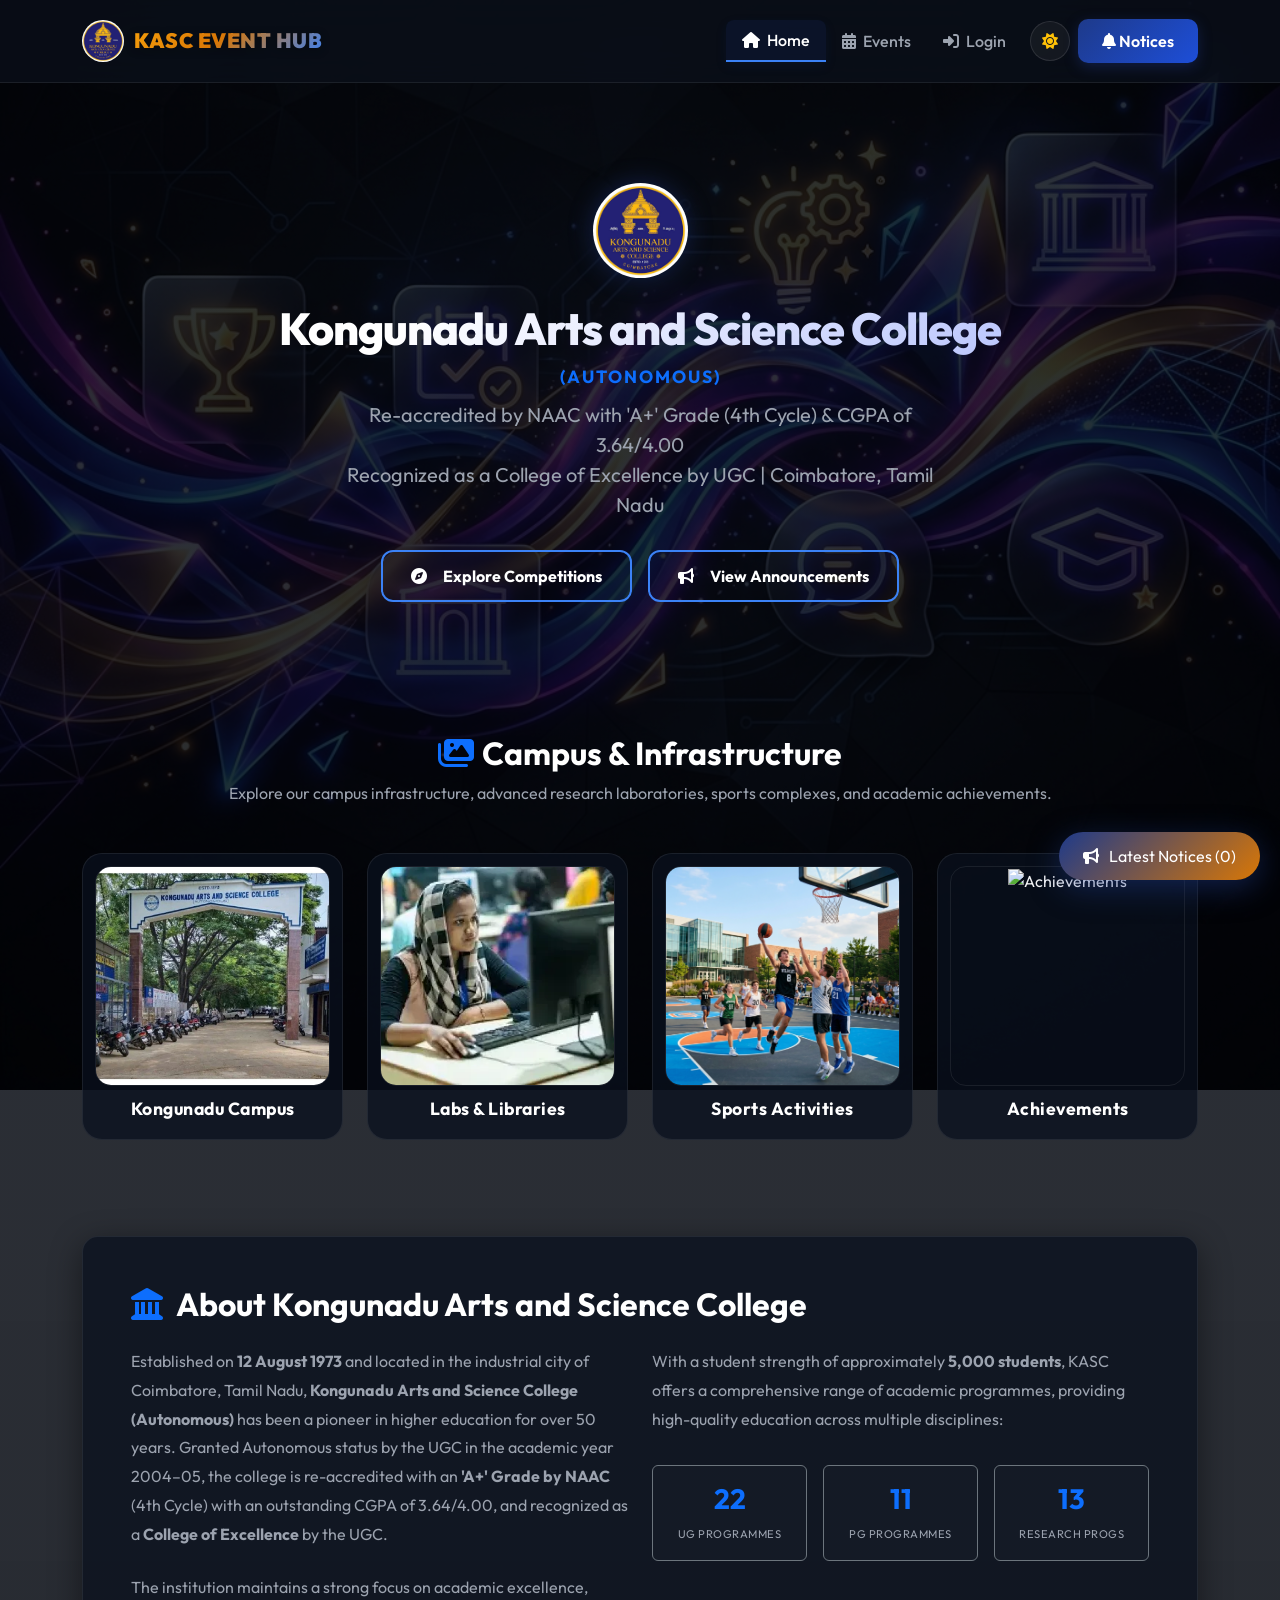
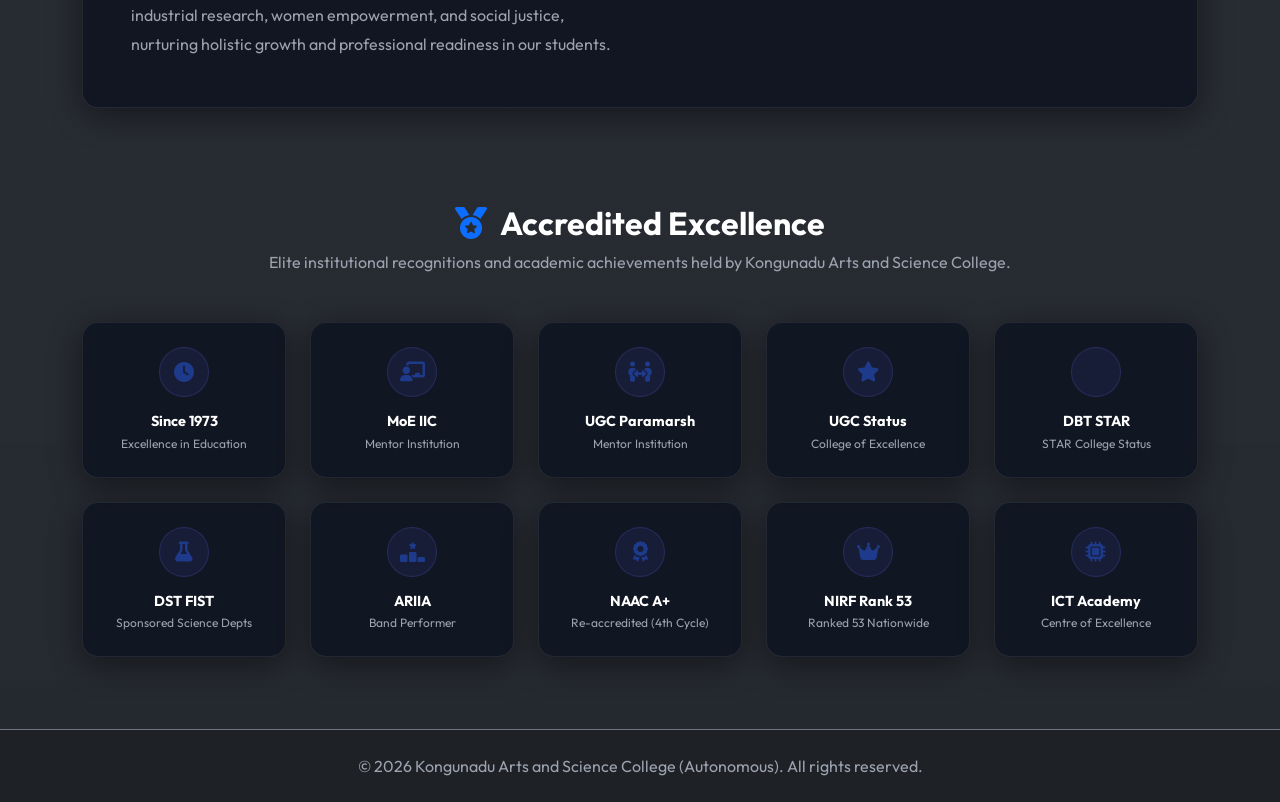
==== commit c4b8f5f3: "Update project with local changes and features" ====
--- a/src/main/resources/static/index.html
+++ b/src/main/resources/static/index.html
@@ -28,6 +28,11 @@
                     <li class="nav-item"><a class="nav-link nav-link-custom active" href="index.html"><i class="fa-solid fa-house me-1"></i> Home</a></li>
                     <li class="nav-item"><a class="nav-link nav-link-custom" href="events.html"><i class="fa-solid fa-calendar-days me-1"></i> Events</a></li>
                     <li class="nav-item" id="nav-dynamic"></li>
+                    <li class="nav-item ms-lg-2">
+                        <button class="btn btn-glass" onclick="toggleTheme()" title="Toggle Light/Dark Mode" style="border: 1px solid rgba(255, 255, 255, 0.1); color: #fff; width: 40px; height: 40px; display: flex; align-items: center; justify-content: center; border-radius: 50%; padding: 0;">
+                            <i id="theme-toggle-icon" class="fa-solid fa-sun text-warning"></i>
+                        </button>
+                    </li>
                     <li class="nav-item ms-lg-2">
                         <button class="btn btn-primary-gradient position-relative" data-bs-toggle="offcanvas" data-bs-target="#notificationDrawer">
                             <i class="fa-solid fa-bell"></i> Notices
--- a/src/main/resources/static/css/style.css
+++ b/src/main/resources/static/css/style.css
@@ -254,6 +254,90 @@
     color: var(--text-primary);
 }
 
+/* Super Admin Input/Filter Theme Visibility */
+#user-search, #role-filter {
+    background-color: var(--input-bg);
+    border: 1px solid var(--glass-border);
+    color: var(--text-primary) !important;
+    font-weight: 500;
+}
+
+#user-search::placeholder {
+    color: var(--text-muted) !important;
+    opacity: 1;
+}
+
+[data-theme="light"] #user-search,
+[data-theme="light"] #role-filter {
+    background-color: #ffffff !important;
+    border-color: rgba(0, 0, 0, 0.2) !important;
+    color: #111827 !important;
+}
+
+[data-theme="light"] #user-search::placeholder {
+    color: #4b5563 !important;
+}
+
+[data-theme="light"] #role-filter option {
+    background-color: #ffffff !important;
+    color: #111827 !important;
+}
+
+[data-theme="dark"] #user-search,
+[data-theme="dark"] #role-filter,
+body:not([data-theme="light"]) #user-search,
+body:not([data-theme="light"]) #role-filter {
+    background-color: rgba(15, 23, 42, 0.65) !important;
+    border-color: rgba(255, 255, 255, 0.25) !important;
+    color: #ffffff !important;
+}
+
+[data-theme="dark"] #user-search::placeholder,
+body:not([data-theme="light"]) #user-search::placeholder {
+    color: #9ca3af !important;
+}
+
+[data-theme="dark"] #role-filter option,
+body:not([data-theme="light"]) #role-filter option {
+    background-color: #1e293b !important;
+    color: #ffffff !important;
+}
+
+/* Super Admin Crown Gentle Animation */
+.crown-glow-shake {
+    animation: crown-gentle-shake 2.5s ease-in-out infinite;
+    display: inline-block;
+}
+
+@keyframes crown-gentle-shake {
+    0%, 100% {
+        transform: rotate(0deg) scale(1);
+    }
+    20% {
+        transform: rotate(-10deg) scale(1.08);
+    }
+    40% {
+        transform: rotate(8deg) scale(1.05);
+    }
+    60% {
+        transform: rotate(-6deg) scale(1.08);
+    }
+    80% {
+        transform: rotate(4deg) scale(1.05);
+    }
+}
+
+/* Disable past calendar dates */
+.fc-day-past {
+    opacity: 0.45 !important;
+    background-color: rgba(0, 0, 0, 0.1) !important;
+    pointer-events: none !important;
+}
+
+[data-theme="light"] .fc-day-past {
+    background-color: rgba(0, 0, 0, 0.05) !important;
+}
+
 /* Notifications Card */
 .notif-card {
     border-left: 4px solid var(--primary);
@@ -1781,3 +1865,79 @@
     background: var(--modal-bg) !important;
 }
 
+/* Home Page Light Mode Adjustments */
+[data-theme="light"] body.home-page {
+    background: linear-gradient(rgba(240, 244, 248, 0.92), rgba(240, 244, 248, 0.96)), 
+                url('../images/wallpaper.png') no-repeat center center fixed;
+    background-size: cover;
+    background-blend-mode: multiply;
+    color: var(--text-primary);
+}
+
+[data-theme="light"] .hero-title {
+    background: linear-gradient(135deg, #111827 30%, #1e3a8a) !important;
+    -webkit-background-clip: text !important;
+    background-clip: text !important;
+    -webkit-text-fill-color: transparent !important;
+}
+
+[data-theme="light"] .home-toggle-btn {
+    color: var(--primary) !important;
+    border-color: var(--primary) !important;
+}
+
+[data-theme="light"] .home-toggle-btn i {
+    color: var(--primary) !important;
+}
+
+[data-theme="light"] .home-toggle-btn.active {
+    background-color: var(--primary) !important;
+    color: #ffffff !important;
+    border-color: var(--primary) !important;
+    box-shadow: 0 0 16px rgba(30, 58, 138, 0.35) !important;
+}
+
+[data-theme="light"] .home-toggle-btn.active i {
+    color: #ffffff !important;
+}
+
+[data-theme="light"] .gallery-category-title {
+    color: var(--text-primary) !important;
+}
+
+[data-theme="light"] .gallery-card-hover-overlay i {
+    color: #ffffff !important;
+}
+
+[data-theme="light"] .gallery-category-card:hover .gallery-category-title {
+    color: var(--primary) !important;
+}
+
+/* Super Admin Profile Section Animations */
+.superadmin-profile-section {
+    cursor: pointer;
+    transition: all 0.3s cubic-bezier(0.4, 0, 0.2, 1);
+    border: 1px solid var(--glass-border) !important;
+}
+
+.superadmin-profile-section:hover {
+    transform: translateY(-2px);
+    border-color: var(--secondary) !important;
+    background: rgba(217, 119, 6, 0.08) !important;
+    box-shadow: 0 0 20px rgba(217, 119, 6, 0.45) !important;
+    animation: superAdminPulse 2s infinite alternate;
+}
+
+.superadmin-profile-section:active {
+    transform: scale(0.98);
+}
+
+@keyframes superAdminPulse {
+    0% {
+        box-shadow: 0 0 15px rgba(217, 119, 6, 0.25);
+    }
+    100% {
+        box-shadow: 0 0 30px rgba(217, 119, 6, 0.55);
+    }
+}
+
